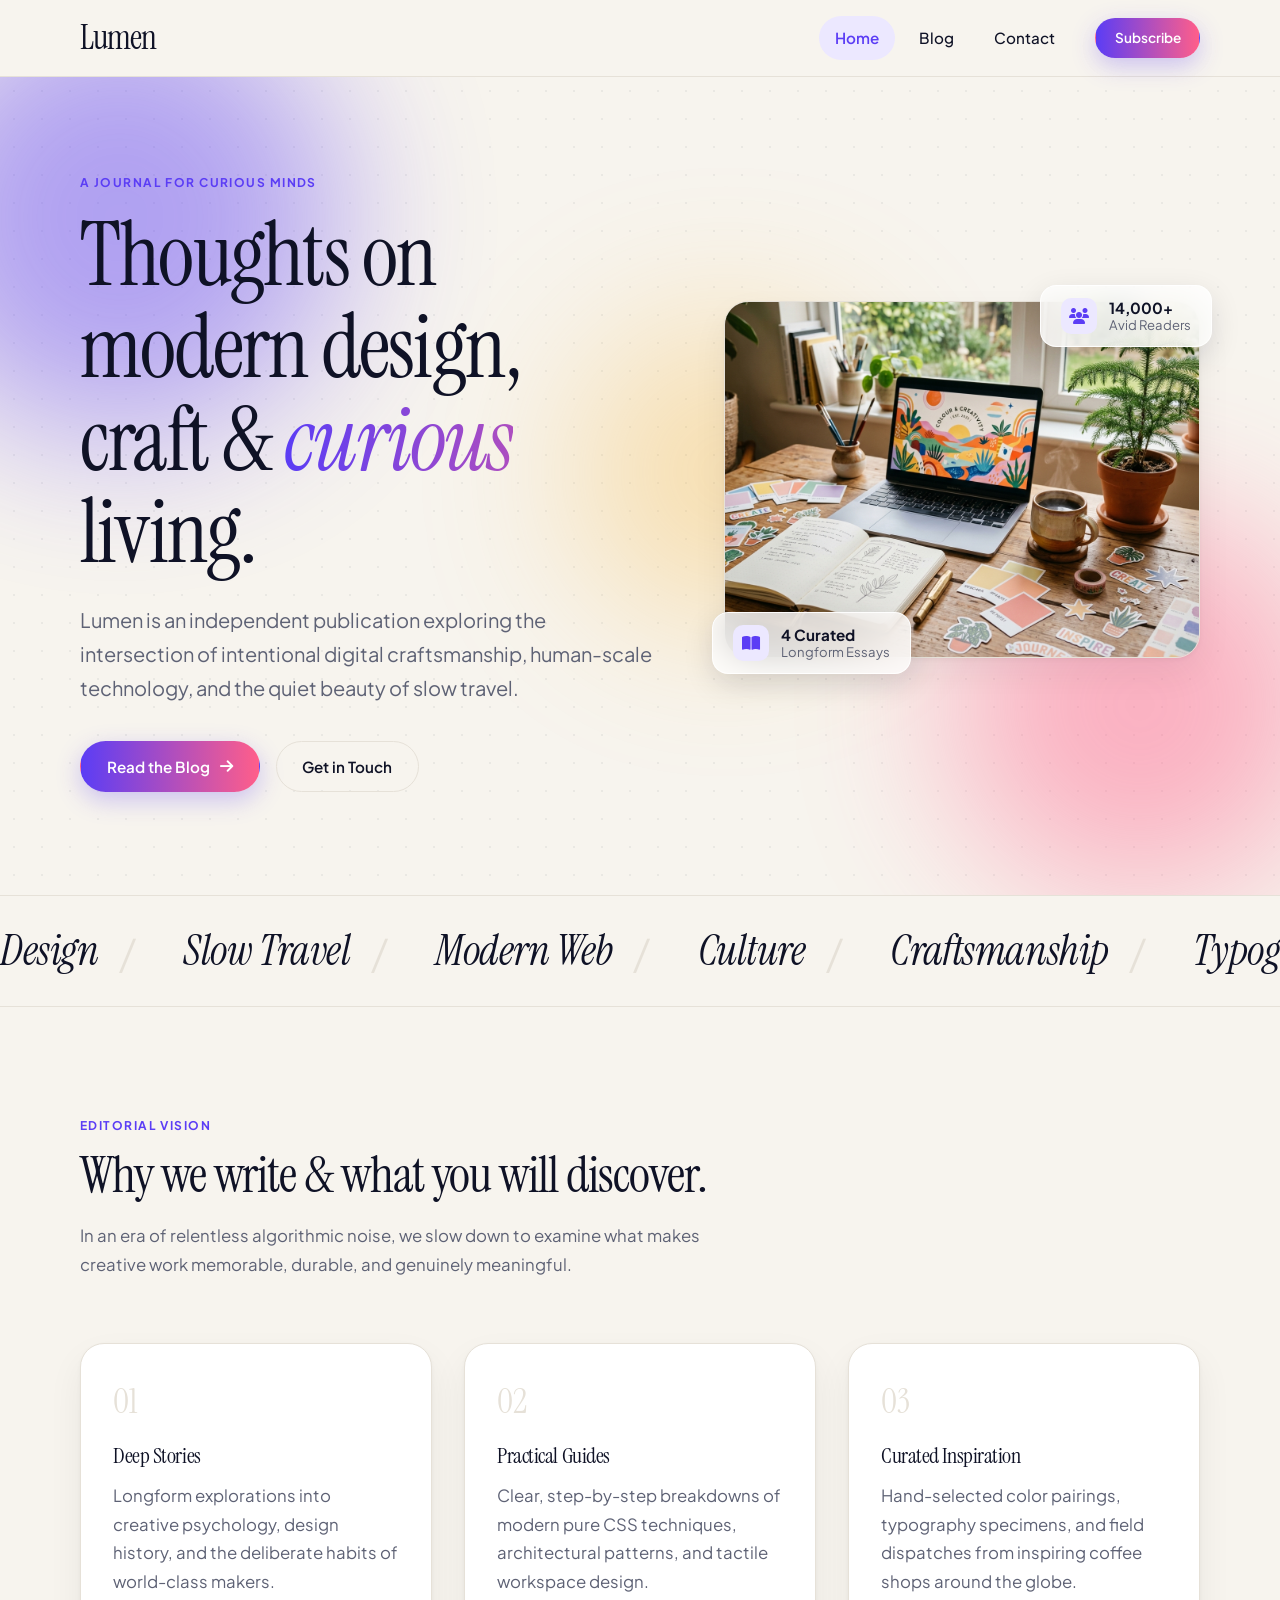
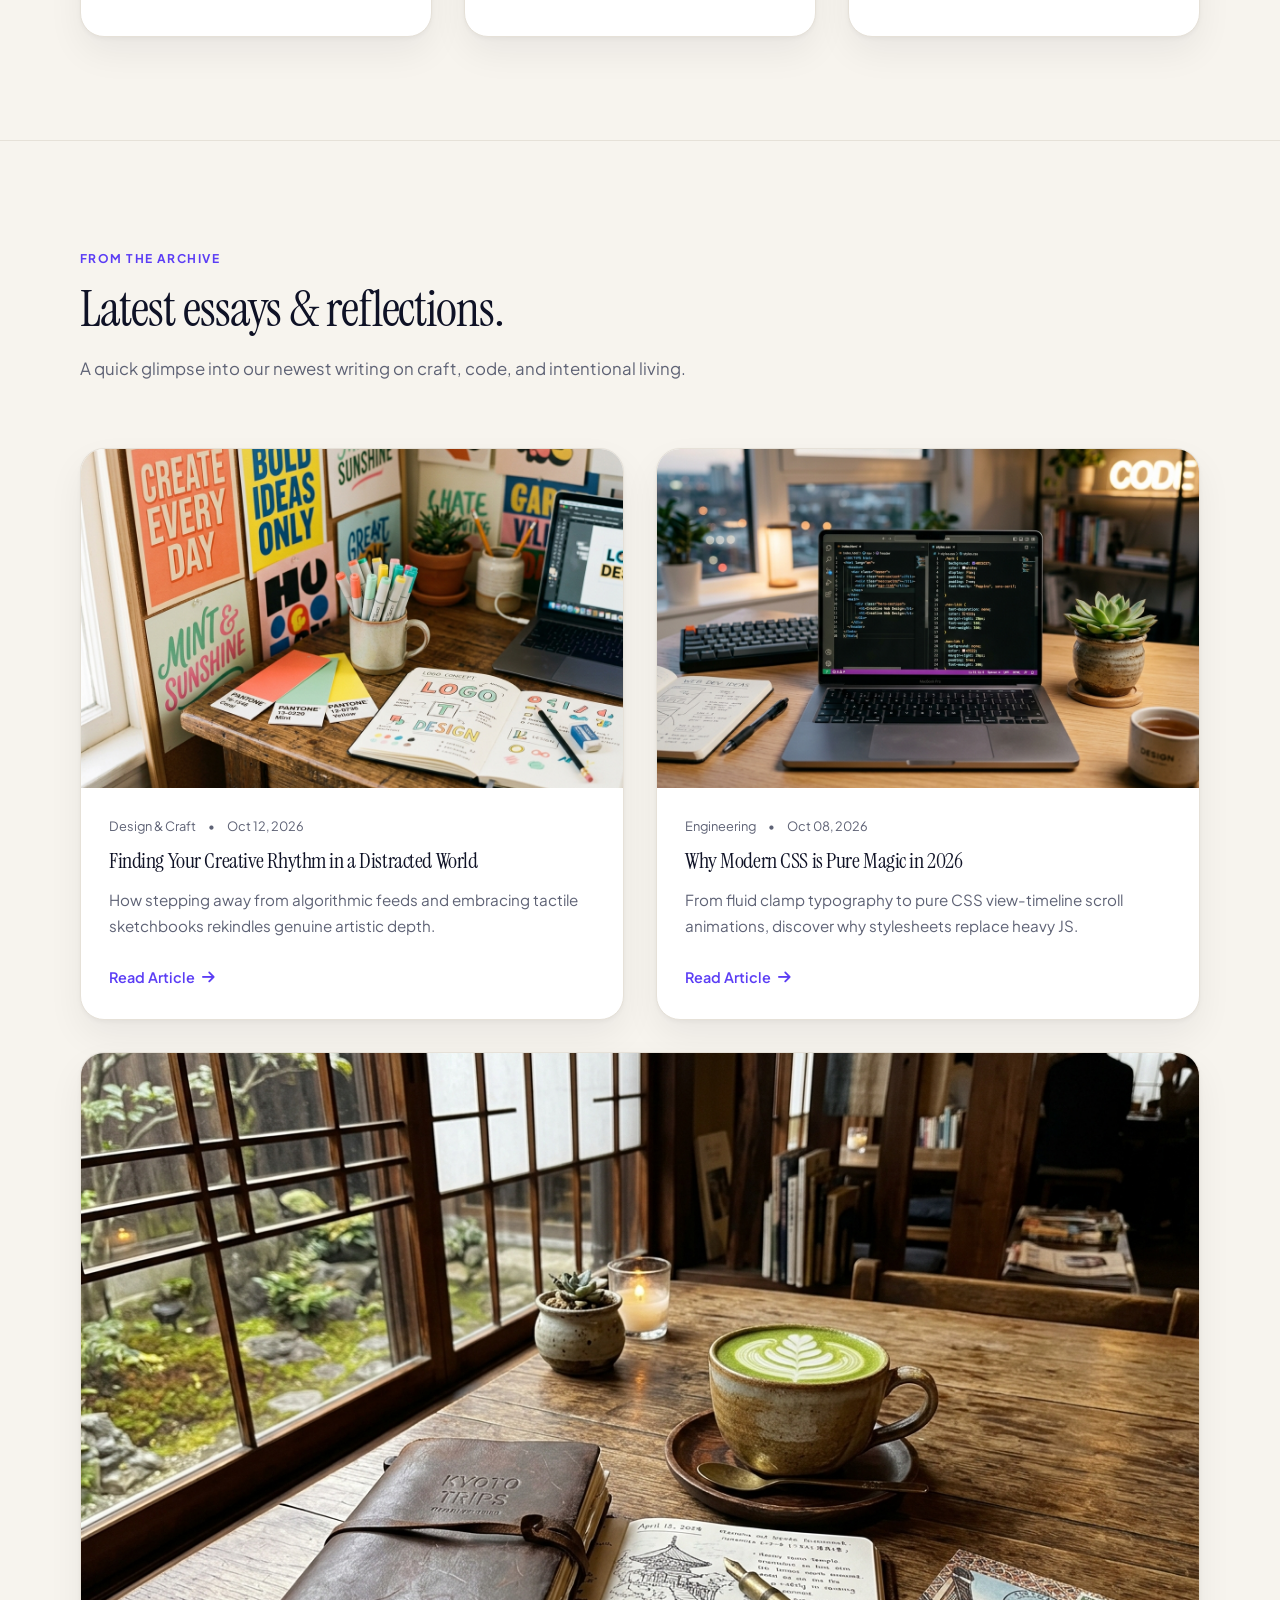
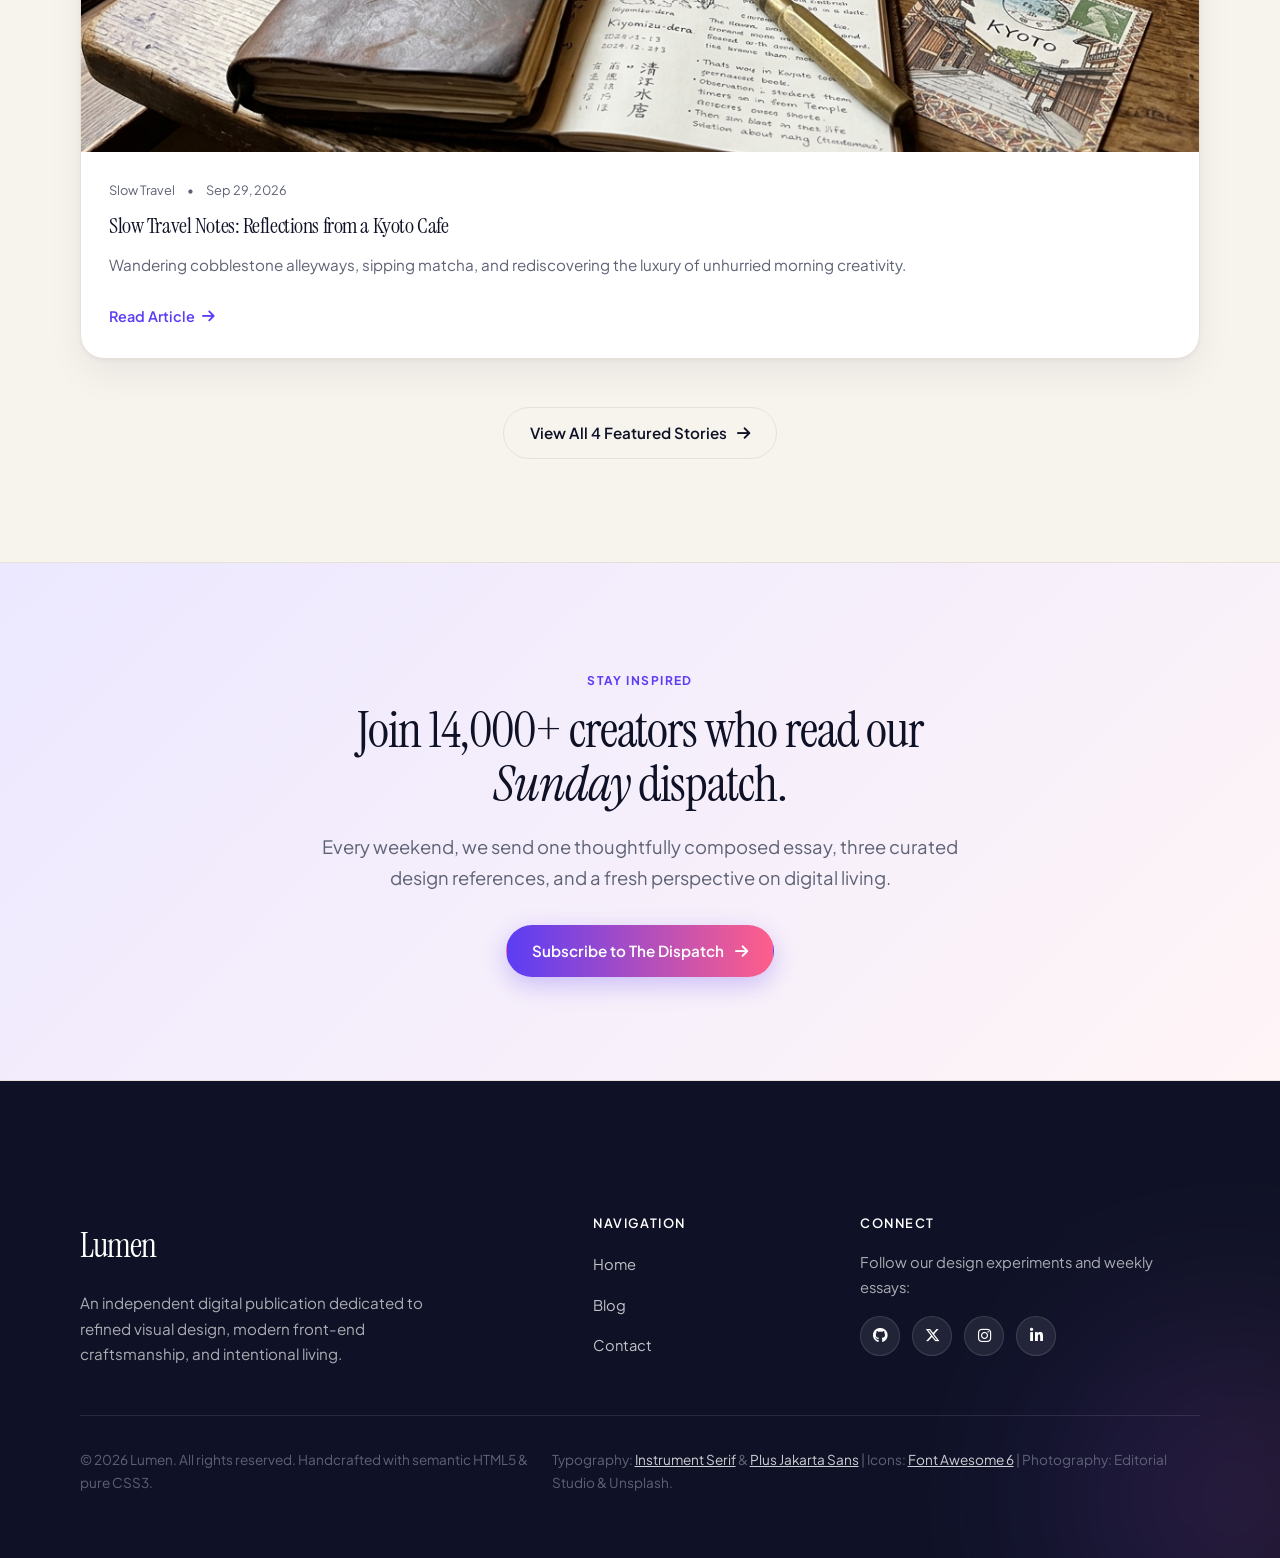
==== index.html @ 86ada8ea "Initial commit: Lumen. Modern Editorial Blog Website" ====
<!DOCTYPE html>
<html lang="en">
<head>
  <meta charset="UTF-8">
  <meta name="viewport" content="width=device-width, initial-scale=1.0">
  
  <!-- SEO & Social Meta Tags -->
  <title>Lumen. — A Journal for Curious Minds</title>
  <meta name="description" content="A modern digital publication exploring the intersections of refined design, front-end architecture, slow travel, and intentional living.">
  <meta name="keywords" content="digital magazine, design journal, creative writing, modern CSS, mindful living">
  <meta name="author" content="Lumen Editorial">

  <!-- Favicon -->
  <link rel="icon" type="image/svg+xml" href="images/favicon.svg">

  <!-- Google Fonts: Instrument Serif (Headings) & Plus Jakarta Sans (Body & UI) -->
  <link rel="preconnect" href="https://fonts.googleapis.com">
  <link rel="preconnect" href="https://fonts.gstatic.com" crossorigin>
  <link href="https://fonts.googleapis.com/css2?family=Instrument+Serif:ital@0;1&family=Plus+Jakarta+Sans:ital,wght@0,400;0,500;0,600;0,700;1,400&display=swap" rel="stylesheet">

  <!-- Font Awesome 6 Icons (CDN) -->
  <link rel="stylesheet" href="https://cdnjs.cloudflare.com/ajax/libs/font-awesome/6.5.2/css/all.min.css" integrity="sha512-SnH5WK+bZxgPHs44uWIX+LLJAJ9/2PkPKZ5QiAj6Ta86w+fsb2TkcmfRyVX3pBnMFcV7oQPJkl9QevSCWr3W6A==" crossorigin="anonymous" referrerpolicy="no-referrer">

  <!-- ONE Shared Stylesheet (Strict Technical Rule 2) -->
  <link rel="stylesheet" href="css/style.css">
</head>
<body>

  <!-- ======================================================================
       SHARED SITE HEADER
       Identical markup on all 3 pages (Strict Technical Rule 6).
       Contains brand text logo with gradient dot, mobile hamburger toggle,
       desktop navigation, and subscribe pill button.
       ====================================================================== -->
  <header class="site-header">
    <div class="container site-header__inner">
      
      <!-- Brand Logo in Serif with Gradient Period -->
      <a href="index.html" class="brand-logo" aria-label="Lumen - Return to homepage">
        Lumen<span class="brand-logo__dot">.</span>
      </a>

      <!-- CSS-Only Mobile Menu Checkbox + Label (Technical Rule 8) -->
      <input type="checkbox" id="nav-toggle" class="nav-toggle" aria-label="Toggle navigation menu">
      <label for="nav-toggle" class="nav-toggle-label" aria-label="Open or close navigation menu">
        <span class="hamburger-line"></span>
        <span class="hamburger-line"></span>
        <span class="hamburger-line"></span>
      </label>

      <!-- Main Navigation Menu -->
      <nav class="site-nav" aria-label="Main Navigation">
        <ul class="site-nav__list">
          <li class="site-nav__item">
            <!-- Active indicator on Home page (Technical Rule 7) -->
            <a href="index.html" class="site-nav__link active" aria-current="page">Home</a>
          </li>
          <li class="site-nav__item">
            <a href="blog.html" class="site-nav__link">Blog</a>
          </li>
          <li class="site-nav__item">
            <a href="contact.html" class="site-nav__link">Contact</a>
          </li>
        </ul>
        <div class="site-nav__action">
          <a href="contact.html" class="btn btn--primary btn--sm">Subscribe</a>
        </div>
      </nav>

    </div>
  </header>

  <!-- ======================================================================
       MAIN CONTENT CONTAINER
       ====================================================================== -->
  <main id="main-content">

    <!-- ------------------------------------------------------------------
         1. HERO SECTION
         Two-column layout, atmospheric aurora glow, subtle dotted grid,
         floating glass stat cards, and staggered entry reveal.
         ------------------------------------------------------------------ -->
    <section class="hero-section" aria-label="Editorial introduction and hero showcase">
      <!-- Atmospheric Aurora Blurred Glow Orbs -->
      <div class="aurora-glow" aria-hidden="true">
        <div class="aurora-orb aurora-orb--indigo"></div>
        <div class="aurora-orb aurora-orb--pink"></div>
        <div class="aurora-orb aurora-orb--amber"></div>
      </div>

      <div class="container">
        <div class="hero-grid">
          
          <!-- Left Column: Content -->
          <div class="hero__content">
            <span class="label-caps hero__label reveal-1">A Journal for Curious Minds</span>
            
            <!-- Single <h1> per page for semantic hierarchy -->
            <h1 class="hero__title reveal-2">
              Thoughts on modern design, craft &amp; <span class="text-gradient"><span class="serif-italic">curious</span></span> living.
            </h1>

            <p class="hero__desc reveal-3">
              Lumen is an independent publication exploring the intersection of intentional digital craftsmanship, human-scale technology, and the quiet beauty of slow travel.
            </p>

            <div class="hero__actions reveal-4">
              <a href="blog.html" class="btn btn--primary">
                <span>Read the Blog</span>
                <i class="fa-solid fa-arrow-right" aria-hidden="true"></i>
              </a>
              <a href="contact.html" class="btn btn--secondary">
                <span>Get in Touch</span>
              </a>
            </div>
          </div>

          <!-- Right Column: Media with Floating Frosted-Glass Stat Cards -->
          <div class="hero__media reveal-5">
            <div class="hero__frame">
              <img src="images/hero.jpg" alt="A bright creative studio workspace with laptop, coffee mug, notebook, and potted plant in natural daylight" class="hero__image" width="800" height="600" loading="eager">
            </div>

            <!-- Floating Glass Card 1 -->
            <div class="glass-badge glass-badge--top">
              <div class="glass-badge__icon" aria-hidden="true">
                <i class="fa-solid fa-users"></i>
              </div>
              <div class="glass-badge__text">
                <strong>14,000+</strong> Avid Readers
              </div>
            </div>

            <!-- Floating Glass Card 2 -->
            <div class="glass-badge glass-badge--bottom">
              <div class="glass-badge__icon" aria-hidden="true">
                <i class="fa-solid fa-book-open"></i>
              </div>
              <div class="glass-badge__text">
                <strong>4 Curated</strong> Longform Essays
              </div>
            </div>
          </div>

        </div>
      </div>
    </section>

    <!-- ------------------------------------------------------------------
         2. INFINITE MARQUEE STRIP
         Outlined serif typography gliding continuously. Pauses on hover.
         ------------------------------------------------------------------ -->
    <div class="marquee-section" aria-label="Editorial topics ticker">
      <div class="marquee-track" aria-hidden="true">
        <!-- First instance -->
        <div class="marquee-content">
          <span>Design <span class="marquee-slash">/</span></span>
          <span>Slow Travel <span class="marquee-slash">/</span></span>
          <span>Modern Web <span class="marquee-slash">/</span></span>
          <span>Culture <span class="marquee-slash">/</span></span>
          <span>Craftsmanship <span class="marquee-slash">/</span></span>
          <span>Typography <span class="marquee-slash">/</span></span>
        </div>
        <!-- Duplicate instance for seamless infinite scrolling loop -->
        <div class="marquee-content">
          <span>Design <span class="marquee-slash">/</span></span>
          <span>Slow Travel <span class="marquee-slash">/</span></span>
          <span>Modern Web <span class="marquee-slash">/</span></span>
          <span>Culture <span class="marquee-slash">/</span></span>
          <span>Craftsmanship <span class="marquee-slash">/</span></span>
          <span>Typography <span class="marquee-slash">/</span></span>
        </div>
      </div>
    </div>

    <!-- ------------------------------------------------------------------
         3. WHY READ US (FEATURE TILES)
         3 feature cards numbered 01, 02, 03 in Instrument Serif.
         ------------------------------------------------------------------ -->
    <section class="section" aria-labelledby="why-read-heading">
      <div class="container">
        
        <header class="section-header">
          <span class="label-caps">Editorial Vision</span>
          <h2 id="why-read-heading">Why we write &amp; what you will discover.</h2>
          <p>
            In an era of relentless algorithmic noise, we slow down to examine what makes creative work memorable, durable, and genuinely meaningful.
          </p>
        </header>

        <div class="features-grid">
          
          <!-- Feature 01 -->
          <article class="feature-card">
            <div class="feature-card__number" aria-hidden="true">01</div>
            <h3 class="feature-card__title">Deep Stories</h3>
            <p>
              Longform explorations into creative psychology, design history, and the deliberate habits of world-class makers.
            </p>
          </article>

          <!-- Feature 02 -->
          <article class="feature-card">
            <div class="feature-card__number" aria-hidden="true">02</div>
            <h3 class="feature-card__title">Practical Guides</h3>
            <p>
              Clear, step-by-step breakdowns of modern pure CSS techniques, architectural patterns, and tactile workspace design.
            </p>
          </article>

          <!-- Feature 03 -->
          <article class="feature-card">
            <div class="feature-card__number" aria-hidden="true">03</div>
            <h3 class="feature-card__title">Curated Inspiration</h3>
            <p>
              Hand-selected color pairings, typography specimens, and field dispatches from inspiring coffee shops around the globe.
            </p>
          </article>

        </div>

      </div>
    </section>

    <div class="section-divider" aria-hidden="true"></div>

    <!-- ------------------------------------------------------------------
         4. LATEST STORIES TEASER
         Compact preview cards linking to blog.html.
         ------------------------------------------------------------------ -->
    <section class="section" aria-labelledby="latest-stories-heading">
      <div class="container">
        
        <header class="section-header">
          <span class="label-caps">From The Archive</span>
          <h2 id="latest-stories-heading">Latest essays &amp; reflections.</h2>
          <p>
            A quick glimpse into our newest writing on craft, code, and intentional living.
          </p>
        </header>

        <div class="teaser-grid">
          
          <!-- Teaser 1 -->
          <article class="teaser-card">
            <div class="teaser-card__media">
              <img src="images/post-1.jpg" alt="A designer workspace with typography posters and Pantone swatches" width="400" height="250" loading="lazy">
            </div>
            <div class="teaser-card__body">
              <div class="teaser-card__meta">
                <span>Design &amp; Craft</span>
                <span>•</span>
                <time datetime="2026-10-12">Oct 12, 2026</time>
              </div>
              <h3 class="teaser-card__title">
                <a href="blog.html">Finding Your Creative Rhythm in a Distracted World</a>
              </h3>
              <p class="teaser-card__text">
                How stepping away from algorithmic feeds and embracing tactile sketchbooks rekindles genuine artistic depth.
              </p>
              <div>
                <a href="blog.html" class="text-link">
                  <span>Read Article</span>
                  <i class="fa-solid fa-arrow-right" aria-hidden="true"></i>
                </a>
              </div>
            </div>
          </article>

          <!-- Teaser 2 -->
          <article class="teaser-card">
            <div class="teaser-card__media">
              <img src="images/post-2.jpg" alt="Developer laptop displaying clean modern CSS code editor" width="400" height="250" loading="lazy">
            </div>
            <div class="teaser-card__body">
              <div class="teaser-card__meta">
                <span>Engineering</span>
                <span>•</span>
                <time datetime="2026-10-08">Oct 08, 2026</time>
              </div>
              <h3 class="teaser-card__title">
                <a href="blog.html">Why Modern CSS is Pure Magic in 2026</a>
              </h3>
              <p class="teaser-card__text">
                From fluid clamp typography to pure CSS view-timeline scroll animations, discover why stylesheets replace heavy JS.
              </p>
              <div>
                <a href="blog.html" class="text-link">
                  <span>Read Article</span>
                  <i class="fa-solid fa-arrow-right" aria-hidden="true"></i>
                </a>
              </div>
            </div>
          </article>

          <!-- Teaser 3 -->
          <article class="teaser-card">
            <div class="teaser-card__media">
              <img src="images/post-3.jpg" alt="Aesthetic wooden cafe table in Kyoto with hot matcha latte and leather journal" width="400" height="250" loading="lazy">
            </div>
            <div class="teaser-card__body">
              <div class="teaser-card__meta">
                <span>Slow Travel</span>
                <span>•</span>
                <time datetime="2026-09-29">Sep 29, 2026</time>
              </div>
              <h3 class="teaser-card__title">
                <a href="blog.html">Slow Travel Notes: Reflections from a Kyoto Cafe</a>
              </h3>
              <p class="teaser-card__text">
                Wandering cobblestone alleyways, sipping matcha, and rediscovering the luxury of unhurried morning creativity.
              </p>
              <div>
                <a href="blog.html" class="text-link">
                  <span>Read Article</span>
                  <i class="fa-solid fa-arrow-right" aria-hidden="true"></i>
                </a>
              </div>
            </div>
          </article>

        </div>

        <div class="center-actions">
          <a href="blog.html" class="btn btn--secondary">
            <span>View All 4 Featured Stories</span>
            <i class="fa-solid fa-arrow-right" aria-hidden="true"></i>
          </a>
        </div>

      </div>
    </section>

    <!-- ------------------------------------------------------------------
         5. FULL-WIDTH CALL TO ACTION BAND
         Soft lavender gradient background with high-impact typography.
         ------------------------------------------------------------------ -->
    <section class="section cta-banner" aria-labelledby="cta-heading">
      <div class="container">
        <div class="cta-banner__inner">
          <span class="label-caps">Stay Inspired</span>
          <h2 id="cta-heading" class="cta-banner__title">
            Join 14,000+ creators who read our <span class="serif-italic">Sunday</span> dispatch.
          </h2>
          <p class="cta-banner__text">
            Every weekend, we send one thoughtfully composed essay, three curated design references, and a fresh perspective on digital living.
          </p>
          <a href="contact.html" class="btn btn--primary">
            <span>Subscribe to The Dispatch</span>
            <i class="fa-solid fa-arrow-right" aria-hidden="true"></i>
          </a>
        </div>
      </div>
    </section>

  </main>

  <!-- ======================================================================
       SHARED SITE FOOTER
       Identical markup on all 3 pages (Technical Rule 6).
       Features dark ink background (footer ONLY), wave SVG divider,
       brand statement, quick links, social chips, and credits.
       ====================================================================== -->
  <footer class="site-footer">
    
    <!-- Soft Wave SVG Divider at Top of Footer -->
    <div class="footer-wave" aria-hidden="true">
      <svg viewBox="0 0 1440 80" preserveAspectRatio="none" xmlns="http://www.w3.org/2000/svg">
        <path d="M0,32L60,42.7C120,53,240,75,360,74.7C480,75,600,53,720,42.7C840,32,960,32,1080,42.7C1200,53,1320,75,1380,85.3L1440,96L1440,0L1380,0C1320,0,1200,0,1080,0C960,0,840,0,720,0C600,0,480,0,360,0C240,0,120,0,60,0L0,0Z"></path>
      </svg>
    </div>

    <div class="container site-footer__inner">
      <div class="site-footer__grid">
        
        <!-- Col 1: Brand & Editorial Statement -->
        <div class="footer-col footer-col--brand">
          <a href="index.html" class="brand-logo footer-brand" aria-label="Lumen - Return to homepage">
            Lumen<span class="brand-logo__dot">.</span>
          </a>
          <p class="footer-tagline">
            An independent digital publication dedicated to refined visual design, modern front-end craftsmanship, and intentional living.
          </p>
        </div>

        <!-- Col 2: Quick Links -->
        <div class="footer-col footer-col--links">
          <h4 class="footer-heading">Navigation</h4>
          <ul class="footer-nav">
            <li><a href="index.html" class="footer-link">Home</a></li>
            <li><a href="blog.html" class="footer-link">Blog</a></li>
            <li><a href="contact.html" class="footer-link">Contact</a></li>
          </ul>
        </div>

        <!-- Col 3: Social & Communities -->
        <div class="footer-col footer-col--social">
          <h4 class="footer-heading">Connect</h4>
          <p class="footer-social-text">
            Follow our design experiments and weekly essays:
          </p>
          <div class="social-links">
            <a href="https://github.com" target="_blank" rel="noopener noreferrer" class="social-icon" aria-label="GitHub">
              <i class="fa-brands fa-github" aria-hidden="true"></i>
            </a>
            <a href="https://x.com" target="_blank" rel="noopener noreferrer" class="social-icon" aria-label="X Twitter">
              <i class="fa-brands fa-x-twitter" aria-hidden="true"></i>
            </a>
            <a href="https://instagram.com" target="_blank" rel="noopener noreferrer" class="social-icon" aria-label="Instagram">
              <i class="fa-brands fa-instagram" aria-hidden="true"></i>
            </a>
            <a href="https://linkedin.com" target="_blank" rel="noopener noreferrer" class="social-icon" aria-label="LinkedIn">
              <i class="fa-brands fa-linkedin-in" aria-hidden="true"></i>
            </a>
          </div>
        </div>

      </div>

      <!-- Bottom Bar: Copyright & Asset Credits -->
      <div class="footer-bottom">
        <p>
          &copy; 2026 Lumen. All rights reserved. Handcrafted with semantic HTML5 &amp; pure CSS3.
        </p>
        <p>
          Typography: <a href="https://fonts.google.com/specimen/Instrument+Serif" target="_blank" rel="noopener noreferrer">Instrument Serif</a> &amp; <a href="https://fonts.google.com/specimen/Plus+Jakarta+Sans" target="_blank" rel="noopener noreferrer">Plus Jakarta Sans</a> | Icons: <a href="https://fontawesome.com" target="_blank" rel="noopener noreferrer">Font Awesome 6</a> | Photography: Editorial Studio &amp; Unsplash.
        </p>
      </div>

    </div>
  </footer>

</body>
</html>
---- css/style.css ----
/* ==========================================================================
   LUMEN. — MODERN EDITORIAL DIGITAL MAGAZINE
   Shared Stylesheet: css/style.css
   Pure CSS3 Architecture • No JavaScript • Zero CSS Frameworks
   Sections:
     1) Variables & Reset
     2) Typography
     3) Layout Helpers
     4) Header & Navigation
     5) Buttons & Interactive Elements
     6) Home Page Components
     7) Blog Page Components
     8) Contact Page Components
     9) Footer Components
     10) Keyframes & Animations
     11) Media Queries & Responsive Breakpoints
   ========================================================================== */

/* --------------------------------------------------------------------------
   1. VARIABLES & RESET
   -------------------------------------------------------------------------- */

/*
  :root holds the design tokens. Storing colors, fonts, and shadows as CSS
  variables guarantees visual consistency across all three pages.
*/
:root {
  /* Modern Editorial Color Palette */
  --paper:    #F7F4EE;   /* Page background: warm, calm, premium ivory */
  --surface:  #FFFFFF;   /* Cards and modal surfaces */
  --ink:      #0F1226;   /* Deep navy: high contrast, softer than pure black */
  --muted:    #5E6275;   /* Secondary and caption text */
  --line:     #E6E1D8;   /* Subtle 1px hairline dividers and borders */
  --accent:   #5B3DF5;   /* Primary indigo-violet: brand links, active state */
  --accent-2: #FF5E8A;   /* Vibrant pink used inside gradients */
  --amber:    #F7B538;   /* Editorial highlights, tags, and accent marks */
  --tint:     #ECE8FF;   /* Soft lavender tint for highlights and pills */
  --dark-bg:  #0F1226;   /* Footer & dark card background */

  /* Gradients */
  --gradient-brand: linear-gradient(90deg, var(--accent) 0%, var(--accent-2) 100%);
  --gradient-soft:  linear-gradient(135deg, #ECE8FF 0%, #FFF5F7 100%);
  --gradient-dark:  linear-gradient(145deg, #161A36 0%, #0F1226 100%);

  /* Typography Stacks */
  --font-serif: 'Instrument Serif', Georgia, serif;
  --font-sans:  'Plus Jakarta Sans', system-ui, -apple-system, sans-serif;

  /* Layered Editorial Shadows (Stripe & Linear style depth) */
  --shadow-sm:     0 1px 3px rgba(15, 18, 38, 0.05), 0 1px 2px rgba(15, 18, 38, 0.03);
  --shadow-card:   0 2px 4px rgba(15, 18, 38, 0.04), 0 16px 36px rgba(15, 18, 38, 0.06);
  --shadow-hover:  0 4px 8px rgba(15, 18, 38, 0.06), 0 24px 48px rgba(15, 18, 38, 0.1);
  --shadow-glow:   0 8px 24px rgba(91, 61, 245, 0.28);
  --shadow-glow-lg:0 12px 36px rgba(91, 61, 245, 0.42);

  /* Corner Radii */
  --radius-sm:   10px;
  --radius-md:   16px;
  --radius-lg:   24px;
  --radius-pill: 9999px;

  /* Easing & Durations */
  --ease-editorial: cubic-bezier(0.22, 1, 0.36, 1);
  --transition-fast: 0.2s var(--ease-editorial);
  --transition-base: 0.45s var(--ease-editorial);
  --transition-slow: 0.8s var(--ease-editorial);

  /* Layout Widths */
  --container-max: 1160px;
  --header-height: 76px;
}

/*
  Universal Reset:
  box-sizing: border-box ensures padding and borders are included in an element's
  total width, preventing unexpected overflow and horizontal scrolling.
*/
*,
*::before,
*::after {
  box-sizing: border-box;
  margin: 0;
  padding: 0;
}

html {
  font-size: 16px;
  scroll-behavior: smooth;
  -webkit-text-size-adjust: 100%;
}

body {
  min-height: 100vh;
  background-color: var(--paper);
  color: var(--ink);
  font-family: var(--font-sans);
  font-size: 1.05rem;
  line-height: 1.7;
  font-weight: 400;
  -webkit-font-smoothing: antialiased;
  -moz-osx-font-smoothing: grayscale;
  overflow-x: hidden;
  display: flex;
  flex-direction: column;
}

/* --------------------------------------------------------------------------
   2. TYPOGRAPHY
   -------------------------------------------------------------------------- */

/*
  Headings use Instrument Serif with a tight line-height and slight negative
  letter spacing for a high-end magazine masthead aesthetic.
*/
h1, h2, h3, h4, h5, h6 {
  font-family: var(--font-serif);
  color: var(--ink);
  line-height: 1.05;
  font-weight: 400;
  letter-spacing: -0.02em;
}

h1 {
  font-size: clamp(2.8rem, 7vw, 5.5rem);
  margin-bottom: 1.5rem;
}

h2 {
  font-size: clamp(2rem, 4vw, 3.2rem);
  margin-bottom: 1.25rem;
}

h3 {
  font-size: clamp(1.4rem, 2.5vw, 1.9rem);
  line-height: 1.2;
  margin-bottom: 0.75rem;
}

h4 {
  font-size: 1.15rem;
  font-family: var(--font-sans);
  font-weight: 600;
  margin-bottom: 0.5rem;
}

/* Italic serif emphasis for editorial flair */
.serif-italic {
  font-family: var(--font-serif);
  font-style: italic;
  font-weight: 400;
}

/* Small uppercase tracking label for category tags and section headers */
.label-caps {
  display: inline-block;
  font-family: var(--font-sans);
  font-size: 0.75rem;
  font-weight: 700;
  text-transform: uppercase;
  letter-spacing: 0.12em;
  color: var(--accent);
  margin-bottom: 0.75rem;
}

.label-caps--pink {
  color: var(--accent-2);
}

.section-header--form {
  margin-bottom: 2rem;
}

p {
  color: var(--muted);
  margin-bottom: 1.5rem;
}

p:last-child {
  margin-bottom: 0;
}

a {
  color: var(--accent);
  text-decoration: none;
  transition: color var(--transition-fast);
}

a:hover,
a:focus-visible {
  color: var(--accent-2);
}

img {
  max-width: 100%;
  height: auto;
  display: block;
}

/* Keyboard accessibility outline */
:focus-visible {
  outline: 2px solid var(--accent);
  outline-offset: 3px;
}

::selection {
  background-color: var(--tint);
  color: var(--accent);
}

/* --------------------------------------------------------------------------
   3. LAYOUT HELPERS
   -------------------------------------------------------------------------- */

.container {
  width: 100%;
  max-width: var(--container-max);
  margin-left: auto;
  margin-right: auto;
  padding-left: 1.25rem;
  padding-right: 1.25rem;
}

main {
  flex: 1 0 auto;
}

/* Generous editorial vertical breathing room */
.section {
  padding-top: clamp(4rem, 8vw, 7.5rem);
  padding-bottom: clamp(4rem, 8vw, 7.5rem);
  position: relative;
}

.section--sm {
  padding-top: clamp(3rem, 6vw, 5rem);
  padding-bottom: clamp(3rem, 6vw, 5rem);
}

/* Hairline section divider */
.section-divider {
  height: 1px;
  background-color: var(--line);
  width: 100%;
}

.section-header {
  max-width: 680px;
  margin-bottom: clamp(2.5rem, 5vw, 4rem);
}

.section-header--center {
  text-align: center;
  margin-left: auto;
  margin-right: auto;
}

/* Subtle Animated Gradient Word */
.text-gradient {
  background: var(--gradient-brand);
  background-size: 200% auto;
  -webkit-background-clip: text;
  background-clip: text;
  -webkit-text-fill-color: transparent;
  color: var(--accent); /* Fallback */
  display: inline-block;
  animation: gradientPan 8s linear infinite alternate;
}

/* --------------------------------------------------------------------------
   4. HEADER & NAVIGATION
   -------------------------------------------------------------------------- */

/*
  Translucent frosted glass sticky header.
  Uses backdrop-filter: blur for premium feel while maintaining legibility.
*/
.site-header {
  position: sticky;
  top: 0;
  z-index: 1000;
  background-color: rgba(247, 244, 238, 0.85);
  backdrop-filter: blur(16px);
  -webkit-backdrop-filter: blur(16px);
  border-bottom: 1px solid var(--line);
  transition: background-color var(--transition-base), border-color var(--transition-base);
}

.site-header__inner {
  display: flex;
  align-items: center;
  justify-content: space-between;
  height: var(--header-height);
  position: relative;
}

/* Brand Logo: Clean serif typography with a glowing gradient period */
.brand-logo {
  font-family: var(--font-serif);
  font-size: 2.1rem;
  font-weight: 400;
  letter-spacing: -0.03em;
  color: var(--ink);
  display: inline-flex;
  align-items: baseline;
  text-decoration: none;
  transition: opacity var(--transition-fast);
}

.brand-logo:hover {
  opacity: 0.85;
  color: var(--ink);
}

.brand-logo__dot {
  font-size: 2.3rem;
  background: var(--gradient-brand);
  -webkit-background-clip: text;
  background-clip: text;
  -webkit-text-fill-color: transparent;
  line-height: 0;
}

/*
  CSS-ONLY MOBILE HAMBURGER MENU:
  1. A hidden checkbox (<input type="checkbox" id="nav-toggle">).
  2. A styled label with 3 micro-lines.
  3. When checked (:checked), lines rotate into an 'X' and the mobile nav drops down.
*/
.nav-toggle {
  position: absolute;
  opacity: 0;
  pointer-events: none;
  width: 0;
  height: 0;
}

.nav-toggle-label {
  display: flex;
  flex-direction: column;
  justify-content: center;
  align-items: center;
  gap: 5px;
  width: 44px;
  height: 44px;
  padding: 10px;
  background: transparent;
  border: 1px solid var(--line);
  border-radius: var(--radius-sm);
  cursor: pointer;
  z-index: 1010;
  transition: border-color var(--transition-fast), background-color var(--transition-fast);
}

.nav-toggle-label:hover {
  background-color: var(--surface);
  border-color: var(--ink);
}

.hamburger-line {
  display: block;
  width: 20px;
  height: 1.5px;
  background-color: var(--ink);
  border-radius: var(--radius-pill);
  transition: transform var(--transition-base), opacity var(--transition-fast);
}

/* Hamburger to 'X' animation on :checked */
.nav-toggle:checked ~ .nav-toggle-label .hamburger-line:nth-child(1) {
  transform: translateY(6.5px) rotate(45deg);
}

.nav-toggle:checked ~ .nav-toggle-label .hamburger-line:nth-child(2) {
  opacity: 0;
  transform: translateX(-8px);
}

.nav-toggle:checked ~ .nav-toggle-label .hamburger-line:nth-child(3) {
  transform: translateY(-6.5px) rotate(-45deg);
}

/* Mobile Nav Drawer (collapsed by default) */
.site-nav {
  position: absolute;
  top: 100%;
  left: 0;
  right: 0;
  background-color: var(--paper);
  border-bottom: 1px solid var(--line);
  padding: 1.5rem 1.25rem 2rem;
  box-shadow: 0 16px 36px rgba(15, 18, 38, 0.08);
  display: none;
  flex-direction: column;
  gap: 1rem;
}

.nav-toggle:checked ~ .site-nav {
  display: flex;
}

.site-nav__list {
  list-style: none;
  display: flex;
  flex-direction: column;
  gap: 0.5rem;
}

.site-nav__item {
  width: 100%;
}

/* Navigation Links */
.site-nav__link {
  display: inline-flex;
  align-items: center;
  position: relative;
  font-family: var(--font-sans);
  font-size: 0.95rem;
  font-weight: 500;
  color: var(--ink);
  padding: 0.55rem 1rem;
  border-radius: var(--radius-pill);
  transition: color var(--transition-fast), background-color var(--transition-fast);
}

/* Elegant left-to-right underline on hover */
.site-nav__link::after {
  content: '';
  position: absolute;
  bottom: 6px;
  left: 1rem;
  width: calc(100% - 2rem);
  height: 1.5px;
  background: var(--accent);
  transform: scaleX(0);
  transform-origin: right;
  transition: transform var(--transition-base);
}

.site-nav__link:hover {
  color: var(--accent);
}

.site-nav__link:hover::after {
  transform: scaleX(1);
  transform-origin: left;
}

/*
  ACTIVE NAV INDICATOR:
  Meets Strict Technical Rule 7.
  Soft lavender pill with indigo text for a polished editorial look.
*/
.site-nav__link.active {
  background-color: var(--tint);
  color: var(--accent);
  font-weight: 600;
}

.site-nav__link.active::after {
  display: none;
}

/* Desktop Subscribe CTA inside nav bar */
.site-nav__action {
  display: flex;
  margin-top: 0.5rem;
}

/* --------------------------------------------------------------------------
   5. BUTTONS & INTERACTIVE ELEMENTS
   -------------------------------------------------------------------------- */

.btn {
  display: inline-flex;
  align-items: center;
  justify-content: center;
  gap: 0.65rem;
  font-family: var(--font-sans);
  font-size: 0.95rem;
  font-weight: 600;
  padding: 0.75rem 1.6rem;
  border-radius: var(--radius-pill);
  border: 1px solid transparent;
  cursor: pointer;
  text-decoration: none;
  min-height: 46px;
  transition: transform var(--transition-base), box-shadow var(--transition-base), background-color var(--transition-fast), color var(--transition-fast), border-color var(--transition-fast);
  white-space: nowrap;
}

/* Primary Button: Gradient pill with luminous glow */
.btn--primary {
  background: var(--gradient-brand);
  color: #FFFFFF;
  box-shadow: var(--shadow-glow);
}

.btn--primary:hover {
  transform: translateY(-3px);
  box-shadow: var(--shadow-glow-lg);
  color: #FFFFFF;
}

.btn--primary i {
  transition: transform var(--transition-base);
}

.btn--primary:hover i {
  transform: translateX(4px);
}

/* Secondary Button: Outlined pill that fills subtly on hover */
.btn--secondary {
  background-color: transparent;
  color: var(--ink);
  border-color: var(--line);
}

.btn--secondary:hover {
  background-color: var(--surface);
  border-color: var(--ink);
  color: var(--ink);
  transform: translateY(-2px);
  box-shadow: var(--shadow-sm);
}

/* Small Pill Button for Header */
.btn--sm {
  padding: 0.45rem 1.15rem;
  font-size: 0.85rem;
  min-height: 36px;
}

/* Inline text link with arrow */
.text-link {
  display: inline-flex;
  align-items: center;
  gap: 0.45rem;
  font-family: var(--font-sans);
  font-size: 0.9rem;
  font-weight: 600;
  color: var(--accent);
  transition: color var(--transition-fast), gap var(--transition-base);
}

.text-link i {
  transition: transform var(--transition-base);
}

.text-link:hover {
  color: var(--accent-2);
}

.text-link:hover i {
  transform: translateX(4px);
}

/* --------------------------------------------------------------------------
   6. HOME PAGE COMPONENTS (index.html)
   -------------------------------------------------------------------------- */

/* Hero Section */
.hero-section {
  position: relative;
  overflow: hidden;
  padding-top: clamp(3.5rem, 7vw, 6.5rem);
  padding-bottom: clamp(4rem, 8vw, 7.5rem);
  background-color: var(--paper);
}

/*
  Subtle CSS Dotted Grid Pattern on the Hero Background
  Adds visual texture without any image downloads.
*/
.hero-section::before {
  content: '';
  position: absolute;
  inset: 0;
  background-image: radial-gradient(circle, rgba(15, 18, 38, 0.055) 1px, transparent 1px);
  background-size: 28px 28px;
  pointer-events: none;
  z-index: 0;
}

/*
  Atmospheric Aurora Glow:
  3 heavily blurred colored orbs drifting slowly in the background
*/
.aurora-glow {
  position: absolute;
  inset: 0;
  pointer-events: none;
  overflow: hidden;
  z-index: 1;
}

.aurora-orb {
  position: absolute;
  border-radius: 50%;
  filter: blur(80px);
  opacity: 0.45;
}

.aurora-orb--indigo {
  width: 440px;
  height: 440px;
  background: var(--accent);
  top: -80px;
  left: -100px;
  animation: auroraDrift1 24s ease-in-out infinite alternate;
}

.aurora-orb--pink {
  width: 380px;
  height: 380px;
  background: var(--accent-2);
  bottom: 0;
  right: -50px;
  animation: auroraDrift2 28s ease-in-out infinite alternate-reverse;
}

.aurora-orb--amber {
  width: 300px;
  height: 300px;
  background: var(--amber);
  top: 30%;
  left: 45%;
  opacity: 0.35;
  animation: auroraDrift3 22s ease-in-out infinite alternate;
}

.hero-grid {
  display: flex;
  flex-direction: column;
  gap: 3.5rem;
  align-items: center;
  position: relative;
  z-index: 2;
}

.hero__content {
  flex: 1 1 auto;
  text-align: center;
}

.hero__label {
  margin-bottom: 1rem;
}

.hero__title {
  margin-bottom: 1.5rem;
}

.hero__desc {
  font-size: clamp(1.1rem, 2vw, 1.25rem);
  max-width: 580px;
  margin-left: auto;
  margin-right: auto;
  margin-bottom: 2.25rem;
  color: var(--muted);
}

.hero__actions {
  display: flex;
  flex-wrap: wrap;
  gap: 1rem;
  justify-content: center;
  align-items: center;
}

/* Hero Media with Floating Glass Stat Cards */
.hero__media {
  flex: 1 1 auto;
  width: 100%;
  max-width: 500px;
  position: relative;
}

.hero__frame {
  position: relative;
  width: 100%;
  aspect-ratio: 4 / 3;
  border-radius: var(--radius-lg);
  overflow: hidden;
  border: 1px solid var(--line);
  box-shadow: var(--shadow-card);
  animation: heroFloat 8s ease-in-out infinite alternate;
}

.hero__image {
  width: 100%;
  height: 100%;
  object-fit: cover;
  transition: transform 0.8s var(--ease-editorial);
}

.hero__frame:hover .hero__image {
  transform: scale(1.05);
}

/* Floating Frosted-Glass Stat Cards */
.glass-badge {
  position: absolute;
  display: flex;
  align-items: center;
  gap: 0.75rem;
  padding: 0.75rem 1.25rem;
  border-radius: var(--radius-md);
  background: rgba(255, 255, 255, 0.82);
  backdrop-filter: blur(16px);
  -webkit-backdrop-filter: blur(16px);
  border: 1px solid rgba(255, 255, 255, 0.9);
  box-shadow: 0 10px 30px rgba(15, 18, 38, 0.12);
  z-index: 3;
}

.glass-badge--top {
  top: -16px;
  right: -12px;
  animation: glassBob1 6s ease-in-out infinite alternate;
}

.glass-badge--bottom {
  bottom: -16px;
  left: -12px;
  animation: glassBob2 7s ease-in-out infinite alternate-reverse;
}

.glass-badge__icon {
  width: 36px;
  height: 36px;
  border-radius: var(--radius-sm);
  background: var(--tint);
  color: var(--accent);
  display: flex;
  align-items: center;
  justify-content: center;
  font-size: 1rem;
}

.glass-badge__text {
  font-size: 0.82rem;
  line-height: 1.25;
  color: var(--muted);
}

.glass-badge__text strong {
  display: block;
  font-family: var(--font-sans);
  font-size: 0.95rem;
  font-weight: 700;
  color: var(--ink);
}

/*
  Infinite Marquee Strip:
  Large outlined serif typography gliding continuously.
  Pauses on :hover.
*/
.marquee-section {
  border-top: 1px solid var(--line);
  border-bottom: 1px solid var(--line);
  background-color: var(--paper);
  padding: 1.25rem 0;
  overflow: hidden;
  position: relative;
  user-select: none;
}

.marquee-track {
  display: flex;
  width: max-content;
  animation: marqueeLoop 28s linear infinite;
}

.marquee-section:hover .marquee-track {
  animation-play-state: paused;
}

.marquee-content {
  display: flex;
  align-items: center;
  gap: 3rem;
  padding-right: 3rem;
  font-family: var(--font-serif);
  font-size: clamp(1.8rem, 3.5vw, 2.6rem);
  font-style: italic;
  color: var(--ink);
  letter-spacing: -0.01em;
}

.marquee-content span {
  display: inline-flex;
  align-items: center;
  gap: 1.25rem;
}

.marquee-slash {
  font-family: var(--font-sans);
  font-style: normal;
  color: var(--line);
  font-weight: 300;
}

/* Why Read Us (Feature Cards) */
.features-grid {
  display: flex;
  flex-wrap: wrap;
  gap: 2rem;
}

.feature-card {
  flex: 1 1 300px;
  background-color: var(--surface);
  border: 1px solid var(--line);
  border-radius: var(--radius-lg);
  padding: 2.5rem 2rem;
  box-shadow: var(--shadow-card);
  position: relative;
  transition: transform var(--transition-base), box-shadow var(--transition-base), border-color var(--transition-fast);
}

.feature-card:hover {
  transform: translateY(-6px);
  box-shadow: var(--shadow-hover);
  border-color: var(--ink);
}

.feature-card__number {
  font-family: var(--font-serif);
  font-size: 2.2rem;
  color: var(--line);
  line-height: 1;
  margin-bottom: 1.5rem;
  transition: color var(--transition-fast);
}

.feature-card:hover .feature-card__number {
  color: var(--accent);
}

.feature-card__title {
  font-size: 1.4rem;
  margin-bottom: 0.75rem;
}

/* Latest Stories Teasers */
.teaser-grid {
  display: flex;
  flex-wrap: wrap;
  gap: 2rem;
  margin-bottom: 3rem;
}

.teaser-card {
  flex: 1 1 300px;
  background-color: var(--surface);
  border: 1px solid var(--line);
  border-radius: var(--radius-lg);
  overflow: hidden;
  box-shadow: var(--shadow-card);
  display: flex;
  flex-direction: column;
  transition: transform var(--transition-base), box-shadow var(--transition-base);
}

.teaser-card:hover {
  transform: translateY(-6px);
  box-shadow: var(--shadow-hover);
}

.teaser-card__media {
  position: relative;
  width: 100%;
  aspect-ratio: 16 / 10;
  overflow: hidden;
  background-color: var(--tint);
}

.teaser-card__media img {
  width: 100%;
  height: 100%;
  object-fit: cover;
  transition: transform 0.6s var(--ease-editorial);
}

.teaser-card:hover .teaser-card__media img {
  transform: scale(1.06);
}

.teaser-card__body {
  padding: 1.75rem;
  display: flex;
  flex-direction: column;
  flex-grow: 1;
}

.teaser-card__meta {
  display: flex;
  align-items: center;
  gap: 0.75rem;
  font-size: 0.8rem;
  color: var(--muted);
  margin-bottom: 0.75rem;
}

.teaser-card__title {
  font-size: 1.35rem;
  margin-bottom: 0.75rem;
  line-height: 1.2;
}

.teaser-card__title a {
  color: var(--ink);
}

.teaser-card__title a:hover {
  color: var(--accent);
}

.teaser-card__text {
  font-size: 0.95rem;
  color: var(--muted);
  margin-bottom: 1.5rem;
  flex-grow: 1;
}

/* Full-width Call to Action Band */
.cta-banner {
  background: var(--gradient-soft);
  border-top: 1px solid var(--line);
  border-bottom: 1px solid var(--line);
}

.cta-banner__inner {
  text-align: center;
  max-width: 680px;
  margin: 0 auto;
}

.cta-banner__title {
  margin-bottom: 1.25rem;
}

.cta-banner__text {
  font-size: 1.15rem;
  margin-bottom: 2rem;
}

/* Centered teaser actions wrapper */
.center-actions {
  text-align: center;
}

/* Footer social introductory text */
.footer-social-text {
  color: rgba(255, 255, 255, 0.65);
  font-size: 0.92rem;
  margin-bottom: 1rem;
}

/* --------------------------------------------------------------------------
   7. BLOG PAGE COMPONENTS (blog.html)
   -------------------------------------------------------------------------- */

.page-header {
  position: relative;
  padding-top: clamp(4rem, 8vw, 6.5rem);
  padding-bottom: clamp(3rem, 6vw, 4.5rem);
  text-align: center;
  border-bottom: 1px solid var(--line);
  overflow: hidden;
  background-color: var(--paper);
}

.page-header__inner {
  position: relative;
  z-index: 2;
  max-width: 740px;
  margin: 0 auto;
}

.page-header__desc {
  font-size: clamp(1.1rem, 2vw, 1.25rem);
  color: var(--muted);
  margin-top: 1rem;
}

/*
  Blog Posts Grid:
  Responsive Flexbox layout (1 col mobile, 2 col tablet and desktop).
*/
.blog-grid {
  display: flex;
  flex-wrap: wrap;
  gap: 2.5rem;
}

/* Four Editorial Post Cards */
.post-card {
  flex: 1 1 100%;
  background-color: var(--surface);
  border: 1px solid var(--line);
  border-radius: var(--radius-lg);
  overflow: hidden;
  box-shadow: var(--shadow-card);
  display: flex;
  flex-direction: column;
  transition: transform var(--transition-base), box-shadow var(--transition-base), border-color var(--transition-fast);
}

.post-card:hover {
  transform: translateY(-8px);
  box-shadow: var(--shadow-hover);
  border-color: rgba(15, 18, 38, 0.2);
}

/* Category Accent Marks */
.post-card--design .post-card__tag { color: var(--accent); }
.post-card--code .post-card__tag { color: #0EA5E9; }
.post-card--travel .post-card__tag { color: #10B981; }
.post-card--mindful .post-card__tag { color: var(--amber); }

.post-card__media {
  position: relative;
  width: 100%;
  aspect-ratio: 4 / 3;
  overflow: hidden;
  background-color: var(--tint);
}

.post-card__image {
  width: 100%;
  height: 100%;
  object-fit: cover;
  transition: transform 0.8s var(--ease-editorial);
}

.post-card:hover .post-card__image {
  transform: scale(1.06);
}

/* Category Pill Tag */
.post-card__tag {
  position: absolute;
  top: 1.25rem;
  left: 1.25rem;
  z-index: 3;
  padding: 0.35rem 0.9rem;
  border-radius: var(--radius-pill);
  font-family: var(--font-sans);
  font-size: 0.72rem;
  font-weight: 700;
  text-transform: uppercase;
  letter-spacing: 0.1em;
  background: rgba(255, 255, 255, 0.92);
  backdrop-filter: blur(8px);
  color: var(--ink);
  border: 1px solid rgba(255, 255, 255, 0.8);
  box-shadow: var(--shadow-sm);
  transition: transform var(--transition-base), background-color var(--transition-fast);
}

.post-card:hover .post-card__tag {
  transform: translateY(-3px);
  background: var(--surface);
}

.post-card__body {
  padding: 2.25rem 2rem;
  display: flex;
  flex-direction: column;
  flex-grow: 1;
}

.post-card__meta {
  display: flex;
  align-items: center;
  gap: 0.75rem;
  font-size: 0.82rem;
  color: var(--muted);
  margin-bottom: 0.85rem;
}

.post-card__title {
  font-size: clamp(1.4rem, 2.2vw, 1.85rem);
  line-height: 1.15;
  margin-bottom: 1rem;
}

.post-card__title a {
  color: var(--ink);
  transition: color var(--transition-fast);
}

.post-card__title a:hover {
  color: var(--accent);
}

.post-card__text {
  font-size: 1rem;
  color: var(--muted);
  line-height: 1.65;
  margin-bottom: 2rem;
  flex-grow: 1;
}

.post-card__footer {
  display: flex;
  align-items: center;
  justify-content: space-between;
  padding-top: 1.25rem;
  border-top: 1px solid var(--line);
}

.post-card__author {
  display: flex;
  align-items: center;
  gap: 0.65rem;
  font-size: 0.85rem;
  font-weight: 600;
  color: var(--ink);
}

.author-avatar {
  width: 28px;
  height: 28px;
  border-radius: var(--radius-pill);
  background: var(--tint);
  color: var(--accent);
  display: flex;
  align-items: center;
  justify-content: center;
  font-size: 0.75rem;
}

/* --------------------------------------------------------------------------
   8. CONTACT PAGE COMPONENTS (contact.html)
   -------------------------------------------------------------------------- */

.contact-layout {
  display: flex;
  flex-direction: column;
  gap: 2.5rem;
}

/* Left Column: Deep Navy Details Card */
.contact-details-card {
  background: var(--gradient-dark);
  color: #FFFFFF;
  border-radius: var(--radius-lg);
  padding: clamp(2.25rem, 5vw, 3.5rem);
  box-shadow: var(--shadow-card);
  position: relative;
  overflow: hidden;
}

/* Subtle corner gradient glow in details card */
.contact-details-card::after {
  content: '';
  position: absolute;
  top: -60px;
  right: -60px;
  width: 200px;
  height: 200px;
  border-radius: 50%;
  background: var(--gradient-brand);
  filter: blur(60px);
  opacity: 0.3;
  pointer-events: none;
}

.contact-details-card h2 {
  color: #FFFFFF;
  font-size: clamp(2rem, 3.5vw, 2.7rem);
}

.contact-details-card p {
  color: rgba(255, 255, 255, 0.72);
}

.contact-info-list {
  list-style: none;
  display: flex;
  flex-direction: column;
  gap: 1.75rem;
  margin: 2.5rem 0;
}

.contact-info-item {
  display: flex;
  align-items: flex-start;
  gap: 1.25rem;
}

/* Circular chip icon */
.icon-chip {
  width: 44px;
  height: 44px;
  border-radius: var(--radius-pill);
  background: rgba(255, 255, 255, 0.1);
  border: 1px solid rgba(255, 255, 255, 0.15);
  display: flex;
  align-items: center;
  justify-content: center;
  color: #FFFFFF;
  font-size: 1rem;
  flex-shrink: 0;
  transition: transform var(--transition-base), background-color var(--transition-fast), border-color var(--transition-fast);
}

.contact-info-item:hover .icon-chip {
  transform: scale(1.1);
  background: var(--accent);
  border-color: var(--accent);
}

.contact-info-content h4 {
  color: rgba(255, 255, 255, 0.6);
  font-size: 0.75rem;
  text-transform: uppercase;
  letter-spacing: 0.1em;
  margin-bottom: 0.2rem;
}

.contact-info-content p,
.contact-info-content a {
  color: #FFFFFF;
  font-size: 1.05rem;
  font-weight: 500;
}

.contact-info-content a:hover {
  color: var(--accent-2);
}

/* Floating Paper Plane Decor */
.plane-decor {
  font-size: 1.75rem;
  color: var(--accent-2);
  display: inline-block;
  animation: planeDrift 4s ease-in-out infinite alternate;
}

/* Right Column: White Interactive Form Card */
.contact-form-card {
  background-color: var(--surface);
  border: 1px solid var(--line);
  border-radius: var(--radius-lg);
  padding: clamp(2.25rem, 5vw, 3.5rem);
  box-shadow: var(--shadow-card);
}

.contact-form {
  display: flex;
  flex-direction: column;
  gap: 1.75rem;
}

/*
  PURE CSS FLOATING LABELS:
  Input placeholder is " " (single space).
  When :focus or :not(:placeholder-shown), label smoothly floats upward.
*/
.form-group {
  position: relative;
  display: flex;
  flex-direction: column;
}

.form-input,
.form-textarea,
.form-select {
  width: 100%;
  padding: 1.25rem 1.15rem 0.65rem;
  font-family: var(--font-sans);
  font-size: 1rem;
  color: var(--ink);
  background-color: var(--paper);
  border: 1px solid var(--line);
  border-radius: var(--radius-md);
  transition: border-color var(--transition-fast), box-shadow var(--transition-fast), background-color var(--transition-fast);
  appearance: none;
  -webkit-appearance: none;
}

.form-textarea {
  min-height: 140px;
  resize: vertical;
}

.form-select {
  padding: 1rem 1.15rem;
  background-image: url("data:image/svg+xml,%3Csvg xmlns='http://www.w3.org/2000/svg' width='16' height='16' viewBox='0 0 24 24' fill='none' stroke='%230F1226' stroke-width='2' stroke-linecap='round' stroke-linejoin='round'%3E%3Cpath d='m6 9 6 6 6-6'/%3E%3C/svg%3E");
  background-repeat: no-repeat;
  background-position: right 1.25rem center;
  background-size: 16px;
  cursor: pointer;
}

.form-label {
  position: absolute;
  top: 1rem;
  left: 1.15rem;
  font-family: var(--font-sans);
  font-size: 0.92rem;
  color: var(--muted);
  pointer-events: none;
  transform-origin: left top;
  transition: transform var(--transition-base), color var(--transition-fast);
}

.form-label-static {
  font-family: var(--font-sans);
  font-size: 0.85rem;
  font-weight: 600;
  color: var(--ink);
  margin-bottom: 0.45rem;
}

/* Label transforms up when input is active or filled */
.form-input:focus ~ .form-label,
.form-input:not(:placeholder-shown) ~ .form-label,
.form-textarea:focus ~ .form-label,
.form-textarea:not(:placeholder-shown) ~ .form-label {
  transform: translateY(-0.65rem) scale(0.8);
  color: var(--accent);
}

/* Glowing Indigo Focus Ring */
.form-input:focus,
.form-textarea:focus,
.form-select:focus {
  outline: none;
  border-color: var(--accent);
  background-color: var(--surface);
  box-shadow: 0 0 0 4px rgba(91, 61, 245, 0.18);
}

/* Subtle border feedback for validity */
.form-input:not(:placeholder-shown):valid,
.form-textarea:not(:placeholder-shown):valid {
  border-color: #38A169;
}

.btn--submit {
  width: 100%;
  padding: 1rem 2rem;
}

/* --------------------------------------------------------------------------
   9. FOOTER COMPONENTS
   -------------------------------------------------------------------------- */

/*
  FOOTER ONLY Dark Ink Background:
  Meets specific rule: "dark ink background section (footer ONLY) with a soft
  wave divider on top, gradient glow in a corner".
*/
.site-footer {
  background-color: var(--dark-bg);
  color: #FFFFFF;
  position: relative;
  margin-top: auto;
  overflow: hidden;
}

/* Soft Wave SVG Divider at Top of Footer */
.footer-wave {
  width: 100%;
  line-height: 0;
  background-color: transparent;
}

.footer-wave svg {
  display: block;
  width: 100%;
  height: clamp(35px, 5vw, 65px);
  fill: var(--dark-bg);
}

/* Corner Gradient Glow */
.site-footer::after {
  content: '';
  position: absolute;
  bottom: -100px;
  right: -100px;
  width: 320px;
  height: 320px;
  border-radius: 50%;
  background: var(--gradient-brand);
  filter: blur(100px);
  opacity: 0.18;
  pointer-events: none;
}

.site-footer__inner {
  padding-top: clamp(3rem, 6vw, 4.5rem);
  padding-bottom: 2.5rem;
  position: relative;
  z-index: 2;
}

.site-footer__grid {
  display: flex;
  flex-direction: column;
  gap: 2.5rem;
  padding-bottom: 3rem;
  border-bottom: 1px solid rgba(255, 255, 255, 0.1);
}

.footer-col--brand {
  flex: 2 1 340px;
}

.footer-brand {
  color: #FFFFFF;
  margin-bottom: 1rem;
}

.footer-tagline {
  color: rgba(255, 255, 255, 0.65);
  font-size: 0.95rem;
  max-width: 380px;
}

.footer-heading {
  color: #FFFFFF;
  font-size: 0.8rem;
  text-transform: uppercase;
  letter-spacing: 0.12em;
  margin-bottom: 1.25rem;
}

.footer-nav {
  list-style: none;
  display: flex;
  flex-direction: column;
  gap: 0.75rem;
}

.footer-link {
  color: rgba(255, 255, 255, 0.75);
  font-size: 0.92rem;
  transition: color var(--transition-fast), transform var(--transition-fast);
  display: inline-block;
}

.footer-link:hover {
  color: #FFFFFF;
  transform: translateX(4px);
}

/* Social Icon Chips */
.social-links {
  display: flex;
  align-items: center;
  gap: 0.75rem;
}

.social-icon {
  display: flex;
  align-items: center;
  justify-content: center;
  width: 40px;
  height: 40px;
  border-radius: var(--radius-pill);
  background: rgba(255, 255, 255, 0.08);
  border: 1px solid rgba(255, 255, 255, 0.12);
  color: #FFFFFF;
  font-size: 0.95rem;
  transition: transform var(--transition-base), background-color var(--transition-fast), border-color var(--transition-fast);
}

.social-icon:hover {
  transform: translateY(-4px);
  background: var(--accent);
  border-color: var(--accent);
}

.footer-bottom {
  padding-top: 2rem;
  display: flex;
  flex-direction: column;
  gap: 0.75rem;
  font-size: 0.85rem;
  color: rgba(255, 255, 255, 0.5);
}

.footer-bottom a {
  color: rgba(255, 255, 255, 0.8);
  text-decoration: underline;
}

.footer-bottom a:hover {
  color: #FFFFFF;
}

/* --------------------------------------------------------------------------
   10. KEYFRAMES & ANIMATIONS
   -------------------------------------------------------------------------- */

/* Hero Entry Reveal (Fade + Slide Up 24px) */
.reveal-1 { animation: heroReveal 0.8s var(--ease-editorial) 0.1s backwards; }
.reveal-2 { animation: heroReveal 0.8s var(--ease-editorial) 0.25s backwards; }
.reveal-3 { animation: heroReveal 0.8s var(--ease-editorial) 0.4s backwards; }
.reveal-4 { animation: heroReveal 0.8s var(--ease-editorial) 0.55s backwards; }
.reveal-5 { animation: heroReveal 0.9s var(--ease-editorial) 0.7s backwards; }

@keyframes heroReveal {
  0% {
    opacity: 0;
    transform: translateY(24px);
  }
  100% {
    opacity: 1;
    transform: translateY(0);
  }
}

/* Shifting Gradient Text */
@keyframes gradientPan {
  0%   { background-position: 0% 50%; }
  100% { background-position: 100% 50%; }
}

/* Aurora Orbs Slow Drift */
@keyframes auroraDrift1 {
  0%   { transform: translate(0, 0) scale(1); }
  50%  { transform: translate(40px, 30px) scale(1.1); }
  100% { transform: translate(-30px, 50px) scale(0.95); }
}

@keyframes auroraDrift2 {
  0%   { transform: translate(0, 0) scale(1); }
  50%  { transform: translate(-50px, -30px) scale(1.12); }
  100% { transform: translate(20px, -40px) scale(0.92); }
}

@keyframes auroraDrift3 {
  0%   { transform: translate(0, 0) scale(1); }
  100% { transform: translate(30px, -20px) scale(1.08); }
}

/* Hero Image & Glass Badge Gentle Floating */
@keyframes heroFloat {
  0%   { transform: translateY(0); }
  100% { transform: translateY(-12px); }
}

@keyframes glassBob1 {
  0%   { transform: translateY(0); }
  100% { transform: translateY(-8px); }
}

@keyframes glassBob2 {
  0%   { transform: translateY(0); }
  100% { transform: translateY(8px); }
}

/* Marquee Loop */
@keyframes marqueeLoop {
  0%   { transform: translateX(0); }
  100% { transform: translateX(-50%); }
}

/* Floating Paper Plane */
@keyframes planeDrift {
  0%   { transform: translate(0, 0) rotate(0deg); }
  100% { transform: translate(6px, -6px) rotate(8deg); }
}

/*
  Modern Scroll-Reveal Progressive Enhancement:
  Uses CSS animation-timeline: view() inside @supports so unsupported browsers
  render cards normally without any hidden content.
*/
@supports (animation-timeline: view()) {
  @media (prefers-reduced-motion: no-preference) {
    .post-card,
    .feature-card,
    .teaser-card {
      animation: scrollFadeIn ease-out both;
      animation-timeline: view();
      animation-range: entry 10% cover 30%;
    }

    @keyframes scrollFadeIn {
      0% {
        opacity: 0;
        transform: translateY(28px);
      }
      100% {
        opacity: 1;
        transform: translateY(0);
      }
    }
  }
}

/* --------------------------------------------------------------------------
   11. MEDIA QUERIES & RESPONSIVE BREAKPOINTS
   Mobile-first: default is 320px+. Breakpoints: 600px, 900px, 1200px.
   -------------------------------------------------------------------------- */

/* Tablet: 600px and up */
@media screen and (min-width: 600px) {
  .post-card {
    flex: 1 1 calc(50% - 1.25rem);
  }

  .teaser-card {
    flex: 1 1 calc(50% - 1rem);
  }

  .site-footer__grid {
    flex-direction: row;
    flex-wrap: wrap;
    justify-content: space-between;
  }

  .footer-bottom {
    flex-direction: row;
    justify-content: space-between;
    text-align: left;
  }
}

/* Desktop: 900px and up */
@media screen and (min-width: 900px) {
  .nav-toggle-label {
    display: none;
  }

  /* Desktop Nav Bar */
  .site-nav {
    position: static;
    display: flex;
    flex-direction: row;
    align-items: center;
    background: transparent;
    border-bottom: none;
    padding: 0;
    box-shadow: none;
    gap: 1.5rem;
  }

  .site-nav__list {
    flex-direction: row;
    align-items: center;
    gap: 0.5rem;
  }

  .site-nav__item {
    width: auto;
  }

  .site-nav__link {
    width: auto;
  }

  .site-nav__action {
    margin-top: 0;
  }

  /* Hero Desktop Layout */
  .hero-grid {
    flex-direction: row;
    justify-content: space-between;
    text-align: left;
    gap: 4rem;
  }

  .hero__content {
    text-align: left;
    max-width: 580px;
  }

  .hero__actions {
    justify-content: flex-start;
  }

  .hero__media {
    max-width: 480px;
  }

  /* Contact Two-Column Layout */
  .contact-layout {
    flex-direction: row;
    align-items: flex-start;
  }

  /* Featured Post Card Desktop Editorial Rhythm */
  .post-card--featured {
    flex: 1 1 100%;
    flex-direction: row;
  }

  .post-card--featured .post-card__media {
    flex: 1 1 52%;
    aspect-ratio: auto;
    min-height: 380px;
  }

  .post-card--featured .post-card__body {
    flex: 1 1 48%;
    padding: 3rem 2.5rem;
    justify-content: center;
  }

  .contact-details-card {
    flex: 1 1 42%;
    position: sticky;
    top: calc(var(--header-height) + 2rem);
  }

  .contact-form-card {
    flex: 1 1 58%;
  }

  .footer-col--brand {
    flex: 2 1 340px;
  }

  .footer-col--links {
    flex: 1 1 160px;
  }

  .footer-col--social {
    flex: 1.5 1 240px;
  }
}

/* Large Desktop: 1200px and up */
@media screen and (min-width: 1200px) {
  .hero__media {
    max-width: 500px;
  }
}

/*
  12. ACCESSIBILITY: REDUCED MOTION
  Deactivates continuous motion and transforms for users with vestibular sensitivities.
*/
@media (prefers-reduced-motion: reduce) {
  *,
  *::before,
  *::after {
    animation-duration: 0.01ms !important;
    animation-iteration-count: 1 !important;
    transition-duration: 0.01ms !important;
    scroll-behavior: auto !important;
  }

  .marquee-track {
    animation: none !important;
  }

  .aurora-orb,
  .hero__frame,
  .glass-badge,
  .plane-decor {
    animation: none !important;
  }
}
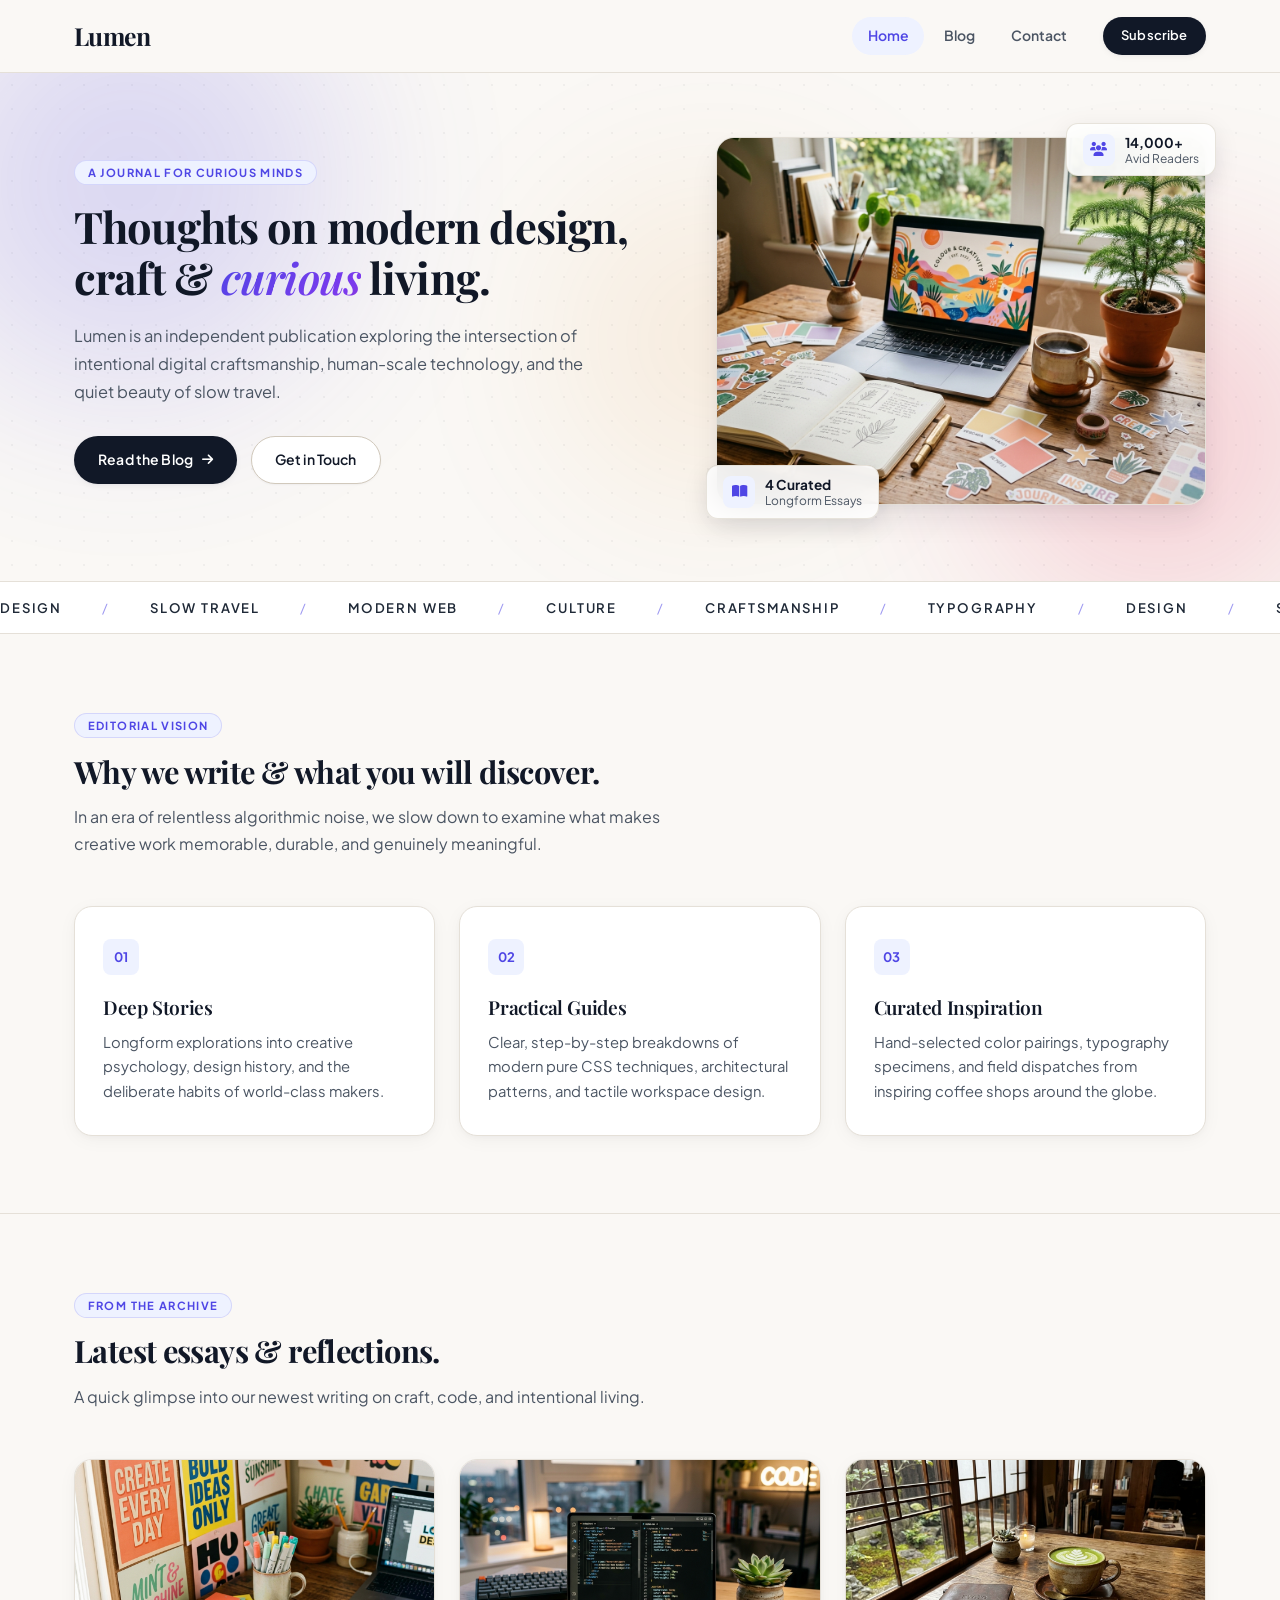
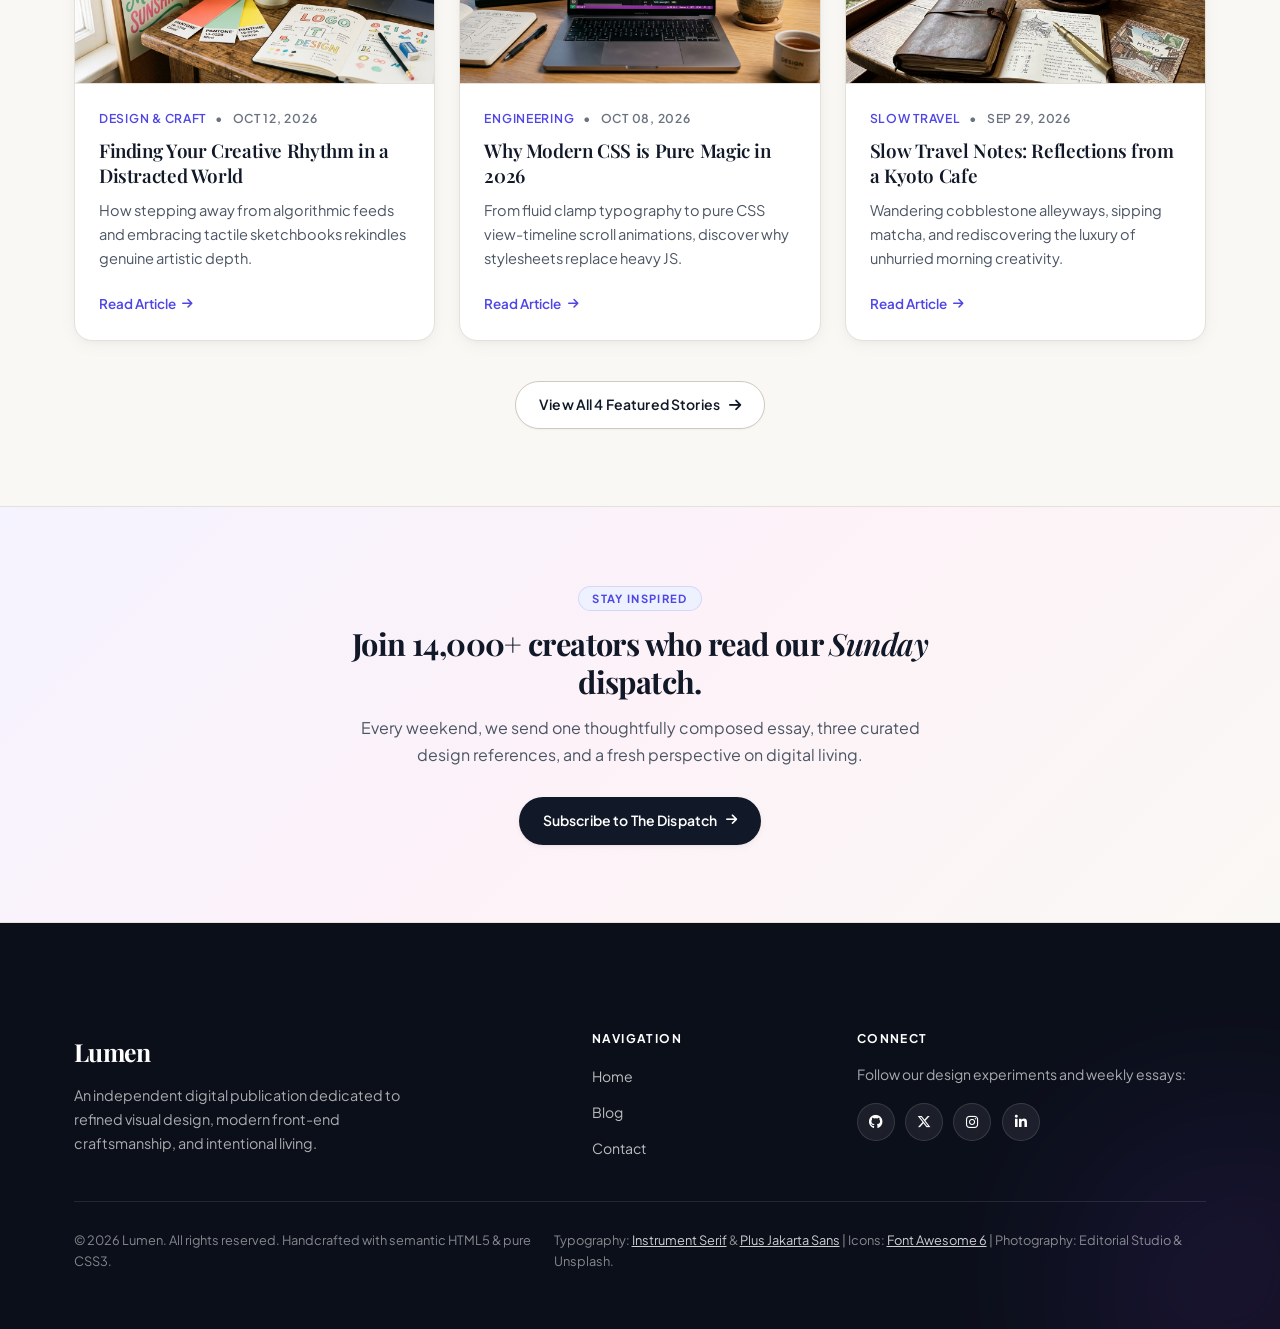
==== commit cbbc3c25: "Refine typography scale, font pairing, and symmetrical grid layouts for professional editorial finis" ====
--- a/index.html
+++ b/index.html
@@ -13,10 +13,10 @@
   <!-- Favicon -->
   <link rel="icon" type="image/svg+xml" href="images/favicon.svg">
 
-  <!-- Google Fonts: Instrument Serif (Headings) & Plus Jakarta Sans (Body & UI) -->
+  <!-- Google Fonts: Playfair Display, Instrument Serif (Headings) & Plus Jakarta Sans (Body & UI) -->
   <link rel="preconnect" href="https://fonts.googleapis.com">
   <link rel="preconnect" href="https://fonts.gstatic.com" crossorigin>
-  <link href="https://fonts.googleapis.com/css2?family=Instrument+Serif:ital@0;1&family=Plus+Jakarta+Sans:ital,wght@0,400;0,500;0,600;0,700;1,400&display=swap" rel="stylesheet">
+  <link href="https://fonts.googleapis.com/css2?family=Instrument+Serif:ital@0;1&family=Playfair+Display:ital,wght@0,500;0,600;0,700;1,400;1,600&family=Plus+Jakarta+Sans:ital,wght@0,400;0,500;0,600;0,700;1,400&display=swap" rel="stylesheet">
 
   <!-- Font Awesome 6 Icons (CDN) -->
   <link rel="stylesheet" href="https://cdnjs.cloudflare.com/ajax/libs/font-awesome/6.5.2/css/all.min.css" integrity="sha512-SnH5WK+bZxgPHs44uWIX+LLJAJ9/2PkPKZ5QiAj6Ta86w+fsb2TkcmfRyVX3pBnMFcV7oQPJkl9QevSCWr3W6A==" crossorigin="anonymous" referrerpolicy="no-referrer">
--- a/css/style.css
+++ b/css/style.css
@@ -4,7 +4,7 @@
    Pure CSS3 Architecture • No JavaScript • Zero CSS Frameworks
    Sections:
      1) Variables & Reset
-     2) Typography
+     2) Typography & Hierarchy
      3) Layout Helpers
      4) Header & Navigation
      5) Buttons & Interactive Elements
@@ -20,61 +20,59 @@
    1. VARIABLES & RESET
    -------------------------------------------------------------------------- */
 
-/*
-  :root holds the design tokens. Storing colors, fonts, and shadows as CSS
-  variables guarantees visual consistency across all three pages.
-*/
 :root {
-  /* Modern Editorial Color Palette */
-  --paper:    #F7F4EE;   /* Page background: warm, calm, premium ivory */
-  --surface:  #FFFFFF;   /* Cards and modal surfaces */
-  --ink:      #0F1226;   /* Deep navy: high contrast, softer than pure black */
-  --muted:    #5E6275;   /* Secondary and caption text */
-  --line:     #E6E1D8;   /* Subtle 1px hairline dividers and borders */
-  --accent:   #5B3DF5;   /* Primary indigo-violet: brand links, active state */
-  --accent-2: #FF5E8A;   /* Vibrant pink used inside gradients */
-  --amber:    #F7B538;   /* Editorial highlights, tags, and accent marks */
-  --tint:     #ECE8FF;   /* Soft lavender tint for highlights and pills */
-  --dark-bg:  #0F1226;   /* Footer & dark card background */
+  /* Refined Modern Editorial Color Palette */
+  --paper:       #FAF8F5;   /* Warm alabaster background for effortless reading */
+  --paper-alt:   #F3EFEA;   /* Subtle secondary section background */
+  --surface:     #FFFFFF;   /* Crisp white card and input surface */
+  --ink:         #111827;   /* Deep rich charcoal-navy for primary text & headings */
+  --ink-soft:    #1F2937;   /* Secondary headings & strong body text */
+  --muted:       #4B5563;   /* Comfortable slate for body paragraphs */
+  --subtle:      #6B7280;   /* Metadata, timestamps, and captions */
+  --line:        #E5E0D8;   /* Crisp 1px warm border hairline */
+  --line-strong: #D1C9BC;   /* Hover border accent */
+  --accent:      #4F46E5;   /* Royal indigo primary brand color */
+  --accent-dark: #3730A3;   /* Deep indigo for active/hover states */
+  --accent-2:    #E11D48;   /* Editorial rose-crimson accent */
+  --amber:       #D97706;   /* Warm editorial gold highlight */
+  --tint:        #EEF2FF;   /* Soft indigo wash for badges & active pills */
+  --dark-bg:     #0B0F19;   /* Executive deep midnight for footer & studio card */
 
   /* Gradients */
-  --gradient-brand: linear-gradient(90deg, var(--accent) 0%, var(--accent-2) 100%);
-  --gradient-soft:  linear-gradient(135deg, #ECE8FF 0%, #FFF5F7 100%);
-  --gradient-dark:  linear-gradient(145deg, #161A36 0%, #0F1226 100%);
-
-  /* Typography Stacks */
-  --font-serif: 'Instrument Serif', Georgia, serif;
-  --font-sans:  'Plus Jakarta Sans', system-ui, -apple-system, sans-serif;
-
-  /* Layered Editorial Shadows (Stripe & Linear style depth) */
-  --shadow-sm:     0 1px 3px rgba(15, 18, 38, 0.05), 0 1px 2px rgba(15, 18, 38, 0.03);
-  --shadow-card:   0 2px 4px rgba(15, 18, 38, 0.04), 0 16px 36px rgba(15, 18, 38, 0.06);
-  --shadow-hover:  0 4px 8px rgba(15, 18, 38, 0.06), 0 24px 48px rgba(15, 18, 38, 0.1);
-  --shadow-glow:   0 8px 24px rgba(91, 61, 245, 0.28);
-  --shadow-glow-lg:0 12px 36px rgba(91, 61, 245, 0.42);
+  --gradient-brand: linear-gradient(135deg, #4F46E5 0%, #7C3AED 50%, #E11D48 100%);
+  --gradient-soft:  linear-gradient(135deg, #F5F3FF 0%, #FDF2F8 50%, #FAF8F5 100%);
+  --gradient-dark:  linear-gradient(155deg, #161F33 0%, #0B0F19 100%);
+
+  /* Balanced Professional Typography Stacks */
+  --font-serif: 'Playfair Display', Georgia, 'Times New Roman', serif;
+  --font-sans:  'Plus Jakarta Sans', -apple-system, BlinkMacSystemFont, 'Segoe UI', Roboto, sans-serif;
+
+  /* Multi-Layered Professional Shadows */
+  --shadow-xs:     0 1px 2px rgba(17, 24, 39, 0.04);
+  --shadow-sm:     0 2px 6px rgba(17, 24, 39, 0.05), 0 1px 2px rgba(17, 24, 39, 0.03);
+  --shadow-card:   0 4px 20px -2px rgba(17, 24, 39, 0.05), 0 2px 6px -1px rgba(17, 24, 39, 0.03);
+  --shadow-hover:  0 16px 32px -4px rgba(17, 24, 39, 0.09), 0 4px 12px -2px rgba(17, 24, 39, 0.04);
+  --shadow-glow:   0 6px 20px -2px rgba(79, 70, 229, 0.32);
+  --shadow-glow-lg:0 10px 28px -2px rgba(79, 70, 229, 0.45);
 
   /* Corner Radii */
-  --radius-sm:   10px;
-  --radius-md:   16px;
-  --radius-lg:   24px;
+  --radius-sm:   8px;
+  --radius-md:   12px;
+  --radius-lg:   18px;
+  --radius-xl:   24px;
   --radius-pill: 9999px;
 
-  /* Easing & Durations */
+  /* Easing & Transitions */
   --ease-editorial: cubic-bezier(0.22, 1, 0.36, 1);
   --transition-fast: 0.2s var(--ease-editorial);
-  --transition-base: 0.45s var(--ease-editorial);
-  --transition-slow: 0.8s var(--ease-editorial);
-
-  /* Layout Widths */
-  --container-max: 1160px;
-  --header-height: 76px;
-}
-
-/*
-  Universal Reset:
-  box-sizing: border-box ensures padding and borders are included in an element's
-  total width, preventing unexpected overflow and horizontal scrolling.
-*/
+  --transition-base: 0.35s var(--ease-editorial);
+  --transition-slow: 0.65s var(--ease-editorial);
+
+  /* Layout Dimensions */
+  --container-max: 1180px;
+  --header-height: 72px;
+}
+
 *,
 *::before,
 *::after {
@@ -94,8 +92,8 @@
   background-color: var(--paper);
   color: var(--ink);
   font-family: var(--font-sans);
-  font-size: 1.05rem;
-  line-height: 1.7;
+  font-size: 0.96875rem; /* 15.5px crisp editorial body size */
+  line-height: 1.68;
   font-weight: 400;
   -webkit-font-smoothing: antialiased;
   -moz-osx-font-smoothing: grayscale;
@@ -105,74 +103,89 @@
 }
 
 /* --------------------------------------------------------------------------
-   2. TYPOGRAPHY
+   2. TYPOGRAPHY & HIERARCHY
    -------------------------------------------------------------------------- */
 
 /*
-  Headings use Instrument Serif with a tight line-height and slight negative
-  letter spacing for a high-end magazine masthead aesthetic.
+  Refined Editorial Typographic Scale:
+  Proportional, authoritative headings using Playfair Display (600/700 weight)
+  paired with Plus Jakarta Sans for clean UI legibility.
 */
 h1, h2, h3, h4, h5, h6 {
   font-family: var(--font-serif);
   color: var(--ink);
-  line-height: 1.05;
-  font-weight: 400;
+  font-weight: 700;
   letter-spacing: -0.02em;
 }
 
 h1 {
-  font-size: clamp(2.8rem, 7vw, 5.5rem);
-  margin-bottom: 1.5rem;
+  font-size: clamp(2rem, 3.4vw, 2.85rem); /* 32px to 45.6px — refined & balanced */
+  line-height: 1.18;
+  margin-bottom: 1.15rem;
 }
 
 h2 {
-  font-size: clamp(2rem, 4vw, 3.2rem);
-  margin-bottom: 1.25rem;
+  font-size: clamp(1.5rem, 2.4vw, 2.05rem); /* 24px to 32.8px — clean section title */
+  line-height: 1.24;
+  margin-bottom: 0.85rem;
 }
 
 h3 {
-  font-size: clamp(1.4rem, 2.5vw, 1.9rem);
-  line-height: 1.2;
-  margin-bottom: 0.75rem;
+  font-size: clamp(1.15rem, 1.5vw, 1.3rem); /* 18.4px to 20.8px — crisp card title */
+  line-height: 1.35;
+  font-weight: 600;
+  margin-bottom: 0.6rem;
 }
 
 h4 {
-  font-size: 1.15rem;
+  font-size: 0.95rem;
   font-family: var(--font-sans);
   font-weight: 600;
-  margin-bottom: 0.5rem;
-}
-
-/* Italic serif emphasis for editorial flair */
+  line-height: 1.4;
+  margin-bottom: 0.4rem;
+}
+
+/* Italic serif accent for editorial keywords */
 .serif-italic {
   font-family: var(--font-serif);
   font-style: italic;
-  font-weight: 400;
-}
-
-/* Small uppercase tracking label for category tags and section headers */
+  font-weight: 600;
+}
+
+/* Pill-styled uppercase eyebrow badge for section headers */
 .label-caps {
-  display: inline-block;
+  display: inline-flex;
+  align-items: center;
+  gap: 0.4rem;
   font-family: var(--font-sans);
-  font-size: 0.75rem;
+  font-size: 0.7rem;
   font-weight: 700;
   text-transform: uppercase;
   letter-spacing: 0.12em;
   color: var(--accent);
-  margin-bottom: 0.75rem;
+  background-color: var(--tint);
+  border: 1px solid rgba(79, 70, 229, 0.16);
+  padding: 0.3rem 0.8rem;
+  border-radius: var(--radius-pill);
+  margin-bottom: 0.9rem;
+  line-height: 1.2;
 }
 
 .label-caps--pink {
-  color: var(--accent-2);
+  color: #FDA4AF;
+  background-color: rgba(225, 29, 72, 0.16);
+  border-color: rgba(253, 164, 175, 0.25);
 }
 
 .section-header--form {
-  margin-bottom: 2rem;
+  margin-bottom: 1.75rem;
 }
 
 p {
   color: var(--muted);
-  margin-bottom: 1.5rem;
+  font-size: 0.96875rem;
+  line-height: 1.68;
+  margin-bottom: 1.25rem;
 }
 
 p:last-child {
@@ -196,7 +209,6 @@
   display: block;
 }
 
-/* Keyboard accessibility outline */
 :focus-visible {
   outline: 2px solid var(--accent);
   outline-offset: 3px;
@@ -216,27 +228,26 @@
   max-width: var(--container-max);
   margin-left: auto;
   margin-right: auto;
-  padding-left: 1.25rem;
-  padding-right: 1.25rem;
+  padding-left: 1.5rem;
+  padding-right: 1.5rem;
 }
 
 main {
   flex: 1 0 auto;
 }
 
-/* Generous editorial vertical breathing room */
+/* Balanced vertical spacing between sections */
 .section {
-  padding-top: clamp(4rem, 8vw, 7.5rem);
-  padding-bottom: clamp(4rem, 8vw, 7.5rem);
+  padding-top: clamp(3.5rem, 6vw, 5.5rem);
+  padding-bottom: clamp(3.5rem, 6vw, 5.5rem);
   position: relative;
 }
 
 .section--sm {
-  padding-top: clamp(3rem, 6vw, 5rem);
-  padding-bottom: clamp(3rem, 6vw, 5rem);
-}
-
-/* Hairline section divider */
+  padding-top: clamp(2.75rem, 4.5vw, 4rem);
+  padding-bottom: clamp(2.75rem, 4.5vw, 4rem);
+}
+
 .section-divider {
   height: 1px;
   background-color: var(--line);
@@ -244,8 +255,13 @@
 }
 
 .section-header {
-  max-width: 680px;
-  margin-bottom: clamp(2.5rem, 5vw, 4rem);
+  max-width: 620px;
+  margin-bottom: clamp(2rem, 4vw, 3rem);
+}
+
+.section-header p {
+  font-size: 1rem;
+  color: var(--muted);
 }
 
 .section-header--center {
@@ -254,15 +270,15 @@
   margin-right: auto;
 }
 
-/* Subtle Animated Gradient Word */
+/* Animated Gradient Accent Word */
 .text-gradient {
   background: var(--gradient-brand);
   background-size: 200% auto;
   -webkit-background-clip: text;
   background-clip: text;
   -webkit-text-fill-color: transparent;
-  color: var(--accent); /* Fallback */
-  display: inline-block;
+  color: var(--accent);
+  display: inline;
   animation: gradientPan 8s linear infinite alternate;
 }
 
@@ -270,15 +286,11 @@
    4. HEADER & NAVIGATION
    -------------------------------------------------------------------------- */
 
-/*
-  Translucent frosted glass sticky header.
-  Uses backdrop-filter: blur for premium feel while maintaining legibility.
-*/
 .site-header {
   position: sticky;
   top: 0;
   z-index: 1000;
-  background-color: rgba(247, 244, 238, 0.85);
+  background-color: rgba(250, 248, 245, 0.9);
   backdrop-filter: blur(16px);
   -webkit-backdrop-filter: blur(16px);
   border-bottom: 1px solid var(--line);
@@ -293,11 +305,11 @@
   position: relative;
 }
 
-/* Brand Logo: Clean serif typography with a glowing gradient period */
+/* Brand Logo: Authoritative Serif Masthead */
 .brand-logo {
   font-family: var(--font-serif);
-  font-size: 2.1rem;
-  font-weight: 400;
+  font-size: 1.55rem;
+  font-weight: 700;
   letter-spacing: -0.03em;
   color: var(--ink);
   display: inline-flex;
@@ -312,20 +324,16 @@
 }
 
 .brand-logo__dot {
-  font-size: 2.3rem;
+  font-size: 1.75rem;
   background: var(--gradient-brand);
   -webkit-background-clip: text;
   background-clip: text;
   -webkit-text-fill-color: transparent;
   line-height: 0;
-}
-
-/*
-  CSS-ONLY MOBILE HAMBURGER MENU:
-  1. A hidden checkbox (<input type="checkbox" id="nav-toggle">).
-  2. A styled label with 3 micro-lines.
-  3. When checked (:checked), lines rotate into an 'X' and the mobile nav drops down.
-*/
+  margin-left: 1px;
+}
+
+/* CSS-Only Mobile Hamburger Toggle */
 .nav-toggle {
   position: absolute;
   opacity: 0;
@@ -340,10 +348,10 @@
   justify-content: center;
   align-items: center;
   gap: 5px;
-  width: 44px;
-  height: 44px;
-  padding: 10px;
-  background: transparent;
+  width: 40px;
+  height: 40px;
+  padding: 8px;
+  background: var(--surface);
   border: 1px solid var(--line);
   border-radius: var(--radius-sm);
   cursor: pointer;
@@ -352,22 +360,20 @@
 }
 
 .nav-toggle-label:hover {
-  background-color: var(--surface);
   border-color: var(--ink);
 }
 
 .hamburger-line {
   display: block;
-  width: 20px;
-  height: 1.5px;
+  width: 18px;
+  height: 1.75px;
   background-color: var(--ink);
   border-radius: var(--radius-pill);
   transition: transform var(--transition-base), opacity var(--transition-fast);
 }
 
-/* Hamburger to 'X' animation on :checked */
 .nav-toggle:checked ~ .nav-toggle-label .hamburger-line:nth-child(1) {
-  transform: translateY(6.5px) rotate(45deg);
+  transform: translateY(6.75px) rotate(45deg);
 }
 
 .nav-toggle:checked ~ .nav-toggle-label .hamburger-line:nth-child(2) {
@@ -376,22 +382,22 @@
 }
 
 .nav-toggle:checked ~ .nav-toggle-label .hamburger-line:nth-child(3) {
-  transform: translateY(-6.5px) rotate(-45deg);
-}
-
-/* Mobile Nav Drawer (collapsed by default) */
+  transform: translateY(-6.75px) rotate(-45deg);
+}
+
+/* Mobile Nav Drawer */
 .site-nav {
   position: absolute;
   top: 100%;
   left: 0;
   right: 0;
-  background-color: var(--paper);
+  background-color: var(--surface);
   border-bottom: 1px solid var(--line);
-  padding: 1.5rem 1.25rem 2rem;
-  box-shadow: 0 16px 36px rgba(15, 18, 38, 0.08);
+  padding: 1.25rem 1.5rem 1.75rem;
+  box-shadow: var(--shadow-hover);
   display: none;
   flex-direction: column;
-  gap: 1rem;
+  gap: 0.85rem;
 }
 
 .nav-toggle:checked ~ .site-nav {
@@ -402,7 +408,7 @@
   list-style: none;
   display: flex;
   flex-direction: column;
-  gap: 0.5rem;
+  gap: 0.35rem;
 }
 
 .site-nav__item {
@@ -415,56 +421,29 @@
   align-items: center;
   position: relative;
   font-family: var(--font-sans);
-  font-size: 0.95rem;
-  font-weight: 500;
-  color: var(--ink);
-  padding: 0.55rem 1rem;
+  font-size: 0.875rem; /* 14px crisp UI navigation link */
+  font-weight: 600;
+  color: var(--muted);
+  padding: 0.45rem 0.95rem;
   border-radius: var(--radius-pill);
   transition: color var(--transition-fast), background-color var(--transition-fast);
 }
 
-/* Elegant left-to-right underline on hover */
-.site-nav__link::after {
-  content: '';
-  position: absolute;
-  bottom: 6px;
-  left: 1rem;
-  width: calc(100% - 2rem);
-  height: 1.5px;
-  background: var(--accent);
-  transform: scaleX(0);
-  transform-origin: right;
-  transition: transform var(--transition-base);
-}
-
 .site-nav__link:hover {
-  color: var(--accent);
-}
-
-.site-nav__link:hover::after {
-  transform: scaleX(1);
-  transform-origin: left;
-}
-
-/*
-  ACTIVE NAV INDICATOR:
-  Meets Strict Technical Rule 7.
-  Soft lavender pill with indigo text for a polished editorial look.
-*/
+  color: var(--ink);
+  background-color: rgba(17, 24, 39, 0.04);
+}
+
+/* Active Nav Pill */
 .site-nav__link.active {
   background-color: var(--tint);
   color: var(--accent);
   font-weight: 600;
 }
 
-.site-nav__link.active::after {
-  display: none;
-}
-
-/* Desktop Subscribe CTA inside nav bar */
 .site-nav__action {
   display: flex;
-  margin-top: 0.5rem;
+  margin-top: 0.25rem;
 }
 
 /* --------------------------------------------------------------------------
@@ -475,76 +454,81 @@
   display: inline-flex;
   align-items: center;
   justify-content: center;
-  gap: 0.65rem;
+  gap: 0.55rem;
   font-family: var(--font-sans);
-  font-size: 0.95rem;
+  font-size: 0.875rem; /* 14px refined button text */
   font-weight: 600;
-  padding: 0.75rem 1.6rem;
+  letter-spacing: 0.01em;
+  padding: 0.7rem 1.45rem;
   border-radius: var(--radius-pill);
   border: 1px solid transparent;
   cursor: pointer;
   text-decoration: none;
-  min-height: 46px;
+  min-height: 42px;
   transition: transform var(--transition-base), box-shadow var(--transition-base), background-color var(--transition-fast), color var(--transition-fast), border-color var(--transition-fast);
   white-space: nowrap;
 }
 
-/* Primary Button: Gradient pill with luminous glow */
+/* Primary Button */
 .btn--primary {
-  background: var(--gradient-brand);
+  background: var(--ink);
   color: #FFFFFF;
+  box-shadow: var(--shadow-sm);
+}
+
+.btn--primary:hover {
+  background: var(--accent);
+  transform: translateY(-2px);
   box-shadow: var(--shadow-glow);
-}
-
-.btn--primary:hover {
-  transform: translateY(-3px);
-  box-shadow: var(--shadow-glow-lg);
   color: #FFFFFF;
 }
 
 .btn--primary i {
+  font-size: 0.8rem;
   transition: transform var(--transition-base);
 }
 
 .btn--primary:hover i {
-  transform: translateX(4px);
-}
-
-/* Secondary Button: Outlined pill that fills subtly on hover */
+  transform: translateX(3px);
+}
+
+/* Secondary Button */
 .btn--secondary {
-  background-color: transparent;
+  background-color: var(--surface);
   color: var(--ink);
-  border-color: var(--line);
+  border-color: var(--line-strong);
+  box-shadow: var(--shadow-xs);
 }
 
 .btn--secondary:hover {
-  background-color: var(--surface);
+  background-color: var(--paper);
   border-color: var(--ink);
   color: var(--ink);
   transform: translateY(-2px);
   box-shadow: var(--shadow-sm);
 }
 
-/* Small Pill Button for Header */
+/* Small Header Button */
 .btn--sm {
-  padding: 0.45rem 1.15rem;
-  font-size: 0.85rem;
+  padding: 0.45rem 1.1rem;
+  font-size: 0.8125rem; /* 13px */
   min-height: 36px;
 }
 
-/* Inline text link with arrow */
+/* Inline Read More Link */
 .text-link {
   display: inline-flex;
   align-items: center;
-  gap: 0.45rem;
+  gap: 0.4rem;
   font-family: var(--font-sans);
-  font-size: 0.9rem;
+  font-size: 0.84rem;
   font-weight: 600;
   color: var(--accent);
   transition: color var(--transition-fast), gap var(--transition-base);
 }
 
 .text-link i {
+  font-size: 0.75rem;
   transition: transform var(--transition-base);
 }
 
@@ -564,29 +548,23 @@
 .hero-section {
   position: relative;
   overflow: hidden;
-  padding-top: clamp(3.5rem, 7vw, 6.5rem);
-  padding-bottom: clamp(4rem, 8vw, 7.5rem);
+  padding-top: clamp(2.75rem, 5vw, 4.75rem);
+  padding-bottom: clamp(3.25rem, 6vw, 5.25rem);
   background-color: var(--paper);
 }
 
-/*
-  Subtle CSS Dotted Grid Pattern on the Hero Background
-  Adds visual texture without any image downloads.
-*/
+/* Subtle Architectural Grid Pattern */
 .hero-section::before {
   content: '';
   position: absolute;
   inset: 0;
-  background-image: radial-gradient(circle, rgba(15, 18, 38, 0.055) 1px, transparent 1px);
-  background-size: 28px 28px;
+  background-image: radial-gradient(circle, rgba(17, 24, 39, 0.045) 1px, transparent 1px);
+  background-size: 24px 24px;
   pointer-events: none;
   z-index: 0;
 }
 
-/*
-  Atmospheric Aurora Glow:
-  3 heavily blurred colored orbs drifting slowly in the background
-*/
+/* Subtle Ambient Aurora Glow */
 .aurora-glow {
   position: absolute;
   inset: 0;
@@ -598,42 +576,42 @@
 .aurora-orb {
   position: absolute;
   border-radius: 50%;
-  filter: blur(80px);
-  opacity: 0.45;
+  filter: blur(95px);
+  opacity: 0.18;
 }
 
 .aurora-orb--indigo {
-  width: 440px;
-  height: 440px;
+  width: 420px;
+  height: 420px;
   background: var(--accent);
-  top: -80px;
-  left: -100px;
+  top: -100px;
+  left: -80px;
   animation: auroraDrift1 24s ease-in-out infinite alternate;
 }
 
 .aurora-orb--pink {
-  width: 380px;
-  height: 380px;
+  width: 360px;
+  height: 360px;
   background: var(--accent-2);
-  bottom: 0;
-  right: -50px;
+  bottom: -40px;
+  right: -60px;
   animation: auroraDrift2 28s ease-in-out infinite alternate-reverse;
 }
 
 .aurora-orb--amber {
-  width: 300px;
-  height: 300px;
+  width: 280px;
+  height: 280px;
   background: var(--amber);
-  top: 30%;
+  top: 25%;
   left: 45%;
-  opacity: 0.35;
+  opacity: 0.12;
   animation: auroraDrift3 22s ease-in-out infinite alternate;
 }
 
 .hero-grid {
   display: flex;
   flex-direction: column;
-  gap: 3.5rem;
+  gap: 2.75rem;
   align-items: center;
   position: relative;
   z-index: 2;
@@ -649,31 +627,32 @@
 }
 
 .hero__title {
-  margin-bottom: 1.5rem;
+  margin-bottom: 1.15rem;
 }
 
 .hero__desc {
-  font-size: clamp(1.1rem, 2vw, 1.25rem);
-  max-width: 580px;
+  font-size: 1.025rem; /* 16.4px — clean, readable lead paragraph */
+  line-height: 1.72;
+  max-width: 540px;
   margin-left: auto;
   margin-right: auto;
-  margin-bottom: 2.25rem;
+  margin-bottom: 1.85rem;
   color: var(--muted);
 }
 
 .hero__actions {
   display: flex;
   flex-wrap: wrap;
-  gap: 1rem;
+  gap: 0.85rem;
   justify-content: center;
   align-items: center;
 }
 
-/* Hero Media with Floating Glass Stat Cards */
+/* Hero Media Frame & Floating Stat Badges */
 .hero__media {
   flex: 1 1 auto;
   width: 100%;
-  max-width: 500px;
+  max-width: 490px;
   position: relative;
 }
 
@@ -684,63 +663,63 @@
   border-radius: var(--radius-lg);
   overflow: hidden;
   border: 1px solid var(--line);
-  box-shadow: var(--shadow-card);
-  animation: heroFloat 8s ease-in-out infinite alternate;
+  box-shadow: var(--shadow-hover);
+  background-color: var(--surface);
 }
 
 .hero__image {
   width: 100%;
   height: 100%;
   object-fit: cover;
-  transition: transform 0.8s var(--ease-editorial);
+  transition: transform 0.7s var(--ease-editorial);
 }
 
 .hero__frame:hover .hero__image {
-  transform: scale(1.05);
-}
-
-/* Floating Frosted-Glass Stat Cards */
+  transform: scale(1.04);
+}
+
+/* Sleek Frosted-Glass Stat Cards */
 .glass-badge {
   position: absolute;
   display: flex;
   align-items: center;
-  gap: 0.75rem;
-  padding: 0.75rem 1.25rem;
+  gap: 0.65rem;
+  padding: 0.6rem 1rem;
   border-radius: var(--radius-md);
-  background: rgba(255, 255, 255, 0.82);
-  backdrop-filter: blur(16px);
-  -webkit-backdrop-filter: blur(16px);
-  border: 1px solid rgba(255, 255, 255, 0.9);
-  box-shadow: 0 10px 30px rgba(15, 18, 38, 0.12);
+  background: rgba(255, 255, 255, 0.92);
+  backdrop-filter: blur(14px);
+  -webkit-backdrop-filter: blur(14px);
+  border: 1px solid rgba(229, 224, 216, 0.9);
+  box-shadow: 0 8px 24px rgba(17, 24, 39, 0.1);
   z-index: 3;
 }
 
 .glass-badge--top {
-  top: -16px;
-  right: -12px;
+  top: -14px;
+  right: -10px;
   animation: glassBob1 6s ease-in-out infinite alternate;
 }
 
 .glass-badge--bottom {
-  bottom: -16px;
-  left: -12px;
+  bottom: -14px;
+  left: -10px;
   animation: glassBob2 7s ease-in-out infinite alternate-reverse;
 }
 
 .glass-badge__icon {
-  width: 36px;
-  height: 36px;
+  width: 32px;
+  height: 32px;
   border-radius: var(--radius-sm);
   background: var(--tint);
   color: var(--accent);
   display: flex;
   align-items: center;
   justify-content: center;
-  font-size: 1rem;
+  font-size: 0.85rem;
 }
 
 .glass-badge__text {
-  font-size: 0.82rem;
+  font-size: 0.75rem;
   line-height: 1.25;
   color: var(--muted);
 }
@@ -748,21 +727,20 @@
 .glass-badge__text strong {
   display: block;
   font-family: var(--font-sans);
-  font-size: 0.95rem;
+  font-size: 0.85rem;
   font-weight: 700;
   color: var(--ink);
 }
 
 /*
-  Infinite Marquee Strip:
-  Large outlined serif typography gliding continuously.
-  Pauses on :hover.
+  Refined Editorial Topic Marquee Bar:
+  Sleek uppercase studio ticker with balanced proportions.
 */
 .marquee-section {
   border-top: 1px solid var(--line);
   border-bottom: 1px solid var(--line);
-  background-color: var(--paper);
-  padding: 1.25rem 0;
+  background-color: var(--surface);
+  padding: 0.9rem 0;
   overflow: hidden;
   position: relative;
   user-select: none;
@@ -771,7 +749,7 @@
 .marquee-track {
   display: flex;
   width: max-content;
-  animation: marqueeLoop 28s linear infinite;
+  animation: marqueeLoop 32s linear infinite;
 }
 
 .marquee-section:hover .marquee-track {
@@ -781,33 +759,33 @@
 .marquee-content {
   display: flex;
   align-items: center;
-  gap: 3rem;
-  padding-right: 3rem;
-  font-family: var(--font-serif);
-  font-size: clamp(1.8rem, 3.5vw, 2.6rem);
-  font-style: italic;
-  color: var(--ink);
-  letter-spacing: -0.01em;
+  gap: 2.5rem;
+  padding-right: 2.5rem;
+  font-family: var(--font-sans);
+  font-size: 0.82rem;
+  font-weight: 600;
+  text-transform: uppercase;
+  color: var(--ink-soft);
+  letter-spacing: 0.14em;
 }
 
 .marquee-content span {
   display: inline-flex;
   align-items: center;
-  gap: 1.25rem;
+  gap: 2.5rem;
 }
 
 .marquee-slash {
-  font-family: var(--font-sans);
-  font-style: normal;
-  color: var(--line);
-  font-weight: 300;
-}
-
-/* Why Read Us (Feature Cards) */
+  color: var(--accent);
+  font-weight: 400;
+  opacity: 0.55;
+}
+
+/* Why Read Us (3 Feature Cards) */
 .features-grid {
   display: flex;
   flex-wrap: wrap;
-  gap: 2rem;
+  gap: 1.5rem;
 }
 
 .feature-card {
@@ -815,42 +793,56 @@
   background-color: var(--surface);
   border: 1px solid var(--line);
   border-radius: var(--radius-lg);
-  padding: 2.5rem 2rem;
+  padding: 2rem 1.75rem;
   box-shadow: var(--shadow-card);
   position: relative;
   transition: transform var(--transition-base), box-shadow var(--transition-base), border-color var(--transition-fast);
 }
 
 .feature-card:hover {
-  transform: translateY(-6px);
+  transform: translateY(-4px);
   box-shadow: var(--shadow-hover);
-  border-color: var(--ink);
+  border-color: var(--line-strong);
 }
 
 .feature-card__number {
-  font-family: var(--font-serif);
-  font-size: 2.2rem;
-  color: var(--line);
-  line-height: 1;
-  margin-bottom: 1.5rem;
-  transition: color var(--transition-fast);
+  display: inline-flex;
+  align-items: center;
+  justify-content: center;
+  width: 36px;
+  height: 36px;
+  border-radius: var(--radius-sm);
+  background-color: var(--tint);
+  font-family: var(--font-sans);
+  font-size: 0.82rem;
+  font-weight: 700;
+  color: var(--accent);
+  margin-bottom: 1.25rem;
+  transition: background-color var(--transition-fast), color var(--transition-fast);
 }
 
 .feature-card:hover .feature-card__number {
-  color: var(--accent);
+  background-color: var(--accent);
+  color: #FFFFFF;
 }
 
 .feature-card__title {
-  font-size: 1.4rem;
-  margin-bottom: 0.75rem;
-}
-
-/* Latest Stories Teasers */
+  font-size: 1.2rem;
+  margin-bottom: 0.55rem;
+}
+
+.feature-card p {
+  font-size: 0.925rem;
+  line-height: 1.65;
+  color: var(--muted);
+}
+
+/* Latest Stories Teasers (3 Cards) */
 .teaser-grid {
   display: flex;
   flex-wrap: wrap;
-  gap: 2rem;
-  margin-bottom: 3rem;
+  gap: 1.5rem;
+  margin-bottom: 2.5rem;
 }
 
 .teaser-card {
@@ -862,12 +854,13 @@
   box-shadow: var(--shadow-card);
   display: flex;
   flex-direction: column;
-  transition: transform var(--transition-base), box-shadow var(--transition-base);
+  transition: transform var(--transition-base), box-shadow var(--transition-base), border-color var(--transition-fast);
 }
 
 .teaser-card:hover {
-  transform: translateY(-6px);
+  transform: translateY(-4px);
   box-shadow: var(--shadow-hover);
+  border-color: var(--line-strong);
 }
 
 .teaser-card__media {
@@ -875,7 +868,8 @@
   width: 100%;
   aspect-ratio: 16 / 10;
   overflow: hidden;
-  background-color: var(--tint);
+  background-color: var(--paper-alt);
+  border-bottom: 1px solid var(--line);
 }
 
 .teaser-card__media img {
@@ -886,11 +880,11 @@
 }
 
 .teaser-card:hover .teaser-card__media img {
-  transform: scale(1.06);
+  transform: scale(1.05);
 }
 
 .teaser-card__body {
-  padding: 1.75rem;
+  padding: 1.5rem;
   display: flex;
   flex-direction: column;
   flex-grow: 1;
@@ -899,16 +893,23 @@
 .teaser-card__meta {
   display: flex;
   align-items: center;
-  gap: 0.75rem;
-  font-size: 0.8rem;
-  color: var(--muted);
-  margin-bottom: 0.75rem;
+  gap: 0.55rem;
+  font-size: 0.76rem;
+  font-weight: 600;
+  text-transform: uppercase;
+  letter-spacing: 0.06em;
+  color: var(--subtle);
+  margin-bottom: 0.65rem;
+}
+
+.teaser-card__meta span:first-child {
+  color: var(--accent);
 }
 
 .teaser-card__title {
-  font-size: 1.35rem;
-  margin-bottom: 0.75rem;
-  line-height: 1.2;
+  font-size: 1.18rem;
+  margin-bottom: 0.65rem;
+  line-height: 1.32;
 }
 
 .teaser-card__title a {
@@ -920,9 +921,10 @@
 }
 
 .teaser-card__text {
-  font-size: 0.95rem;
+  font-size: 0.9125rem;
+  line-height: 1.62;
   color: var(--muted);
-  margin-bottom: 1.5rem;
+  margin-bottom: 1.25rem;
   flex-grow: 1;
 }
 
@@ -935,28 +937,26 @@
 
 .cta-banner__inner {
   text-align: center;
-  max-width: 680px;
+  max-width: 600px;
   margin: 0 auto;
 }
 
 .cta-banner__title {
-  margin-bottom: 1.25rem;
+  margin-bottom: 0.85rem;
 }
 
 .cta-banner__text {
-  font-size: 1.15rem;
-  margin-bottom: 2rem;
-}
-
-/* Centered teaser actions wrapper */
+  font-size: 1rem;
+  margin-bottom: 1.75rem;
+}
+
 .center-actions {
   text-align: center;
 }
 
-/* Footer social introductory text */
 .footer-social-text {
   color: rgba(255, 255, 255, 0.65);
-  font-size: 0.92rem;
+  font-size: 0.875rem;
   margin-bottom: 1rem;
 }
 
@@ -966,8 +966,8 @@
 
 .page-header {
   position: relative;
-  padding-top: clamp(4rem, 8vw, 6.5rem);
-  padding-bottom: clamp(3rem, 6vw, 4.5rem);
+  padding-top: clamp(3rem, 5.5vw, 4.5rem);
+  padding-bottom: clamp(2.5rem, 4.5vw, 3.75rem);
   text-align: center;
   border-bottom: 1px solid var(--line);
   overflow: hidden;
@@ -977,27 +977,27 @@
 .page-header__inner {
   position: relative;
   z-index: 2;
-  max-width: 740px;
+  max-width: 640px;
   margin: 0 auto;
 }
 
 .page-header__desc {
-  font-size: clamp(1.1rem, 2vw, 1.25rem);
+  font-size: 1.025rem;
+  line-height: 1.7;
   color: var(--muted);
-  margin-top: 1rem;
+  margin-top: 0.5rem;
 }
 
 /*
   Blog Posts Grid:
-  Responsive Flexbox layout (1 col mobile, 2 col tablet and desktop).
+  Symmetrical layout so all 4 articles look balanced at every viewport width.
 */
 .blog-grid {
   display: flex;
   flex-wrap: wrap;
-  gap: 2.5rem;
-}
-
-/* Four Editorial Post Cards */
+  gap: 1.75rem;
+}
+
 .post-card {
   flex: 1 1 100%;
   background-color: var(--surface);
@@ -1011,64 +1011,65 @@
 }
 
 .post-card:hover {
-  transform: translateY(-8px);
+  transform: translateY(-5px);
   box-shadow: var(--shadow-hover);
-  border-color: rgba(15, 18, 38, 0.2);
+  border-color: var(--line-strong);
 }
 
 /* Category Accent Marks */
 .post-card--design .post-card__tag { color: var(--accent); }
-.post-card--code .post-card__tag { color: #0EA5E9; }
-.post-card--travel .post-card__tag { color: #10B981; }
+.post-card--code .post-card__tag { color: #0284C7; }
+.post-card--travel .post-card__tag { color: #059669; }
 .post-card--mindful .post-card__tag { color: var(--amber); }
 
 .post-card__media {
   position: relative;
   width: 100%;
-  aspect-ratio: 4 / 3;
+  aspect-ratio: 16 / 10;
   overflow: hidden;
-  background-color: var(--tint);
+  background-color: var(--paper-alt);
+  border-bottom: 1px solid var(--line);
 }
 
 .post-card__image {
   width: 100%;
   height: 100%;
   object-fit: cover;
-  transition: transform 0.8s var(--ease-editorial);
+  transition: transform 0.7s var(--ease-editorial);
 }
 
 .post-card:hover .post-card__image {
-  transform: scale(1.06);
+  transform: scale(1.05);
 }
 
 /* Category Pill Tag */
 .post-card__tag {
   position: absolute;
-  top: 1.25rem;
-  left: 1.25rem;
+  top: 1rem;
+  left: 1rem;
   z-index: 3;
-  padding: 0.35rem 0.9rem;
+  padding: 0.3rem 0.8rem;
   border-radius: var(--radius-pill);
   font-family: var(--font-sans);
-  font-size: 0.72rem;
+  font-size: 0.68rem;
   font-weight: 700;
   text-transform: uppercase;
-  letter-spacing: 0.1em;
-  background: rgba(255, 255, 255, 0.92);
+  letter-spacing: 0.08em;
+  background: rgba(255, 255, 255, 0.95);
   backdrop-filter: blur(8px);
   color: var(--ink);
-  border: 1px solid rgba(255, 255, 255, 0.8);
-  box-shadow: var(--shadow-sm);
+  border: 1px solid rgba(229, 224, 216, 0.8);
+  box-shadow: var(--shadow-xs);
   transition: transform var(--transition-base), background-color var(--transition-fast);
 }
 
 .post-card:hover .post-card__tag {
-  transform: translateY(-3px);
+  transform: translateY(-2px);
   background: var(--surface);
 }
 
 .post-card__body {
-  padding: 2.25rem 2rem;
+  padding: 1.65rem 1.5rem;
   display: flex;
   flex-direction: column;
   flex-grow: 1;
@@ -1077,16 +1078,17 @@
 .post-card__meta {
   display: flex;
   align-items: center;
-  gap: 0.75rem;
-  font-size: 0.82rem;
-  color: var(--muted);
-  margin-bottom: 0.85rem;
+  gap: 0.6rem;
+  font-size: 0.78rem;
+  font-weight: 500;
+  color: var(--subtle);
+  margin-bottom: 0.65rem;
 }
 
 .post-card__title {
-  font-size: clamp(1.4rem, 2.2vw, 1.85rem);
-  line-height: 1.15;
-  margin-bottom: 1rem;
+  font-size: 1.22rem;
+  line-height: 1.32;
+  margin-bottom: 0.75rem;
 }
 
 .post-card__title a {
@@ -1099,10 +1101,10 @@
 }
 
 .post-card__text {
-  font-size: 1rem;
+  font-size: 0.925rem;
   color: var(--muted);
-  line-height: 1.65;
-  margin-bottom: 2rem;
+  line-height: 1.64;
+  margin-bottom: 1.5rem;
   flex-grow: 1;
 }
 
@@ -1110,29 +1112,29 @@
   display: flex;
   align-items: center;
   justify-content: space-between;
-  padding-top: 1.25rem;
+  padding-top: 1rem;
   border-top: 1px solid var(--line);
 }
 
 .post-card__author {
   display: flex;
   align-items: center;
-  gap: 0.65rem;
-  font-size: 0.85rem;
+  gap: 0.55rem;
+  font-size: 0.82rem;
   font-weight: 600;
-  color: var(--ink);
+  color: var(--ink-soft);
 }
 
 .author-avatar {
-  width: 28px;
-  height: 28px;
+  width: 26px;
+  height: 26px;
   border-radius: var(--radius-pill);
   background: var(--tint);
   color: var(--accent);
   display: flex;
   align-items: center;
   justify-content: center;
-  font-size: 0.75rem;
+  font-size: 0.7rem;
 }
 
 /* --------------------------------------------------------------------------
@@ -1142,127 +1144,121 @@
 .contact-layout {
   display: flex;
   flex-direction: column;
-  gap: 2.5rem;
-}
-
-/* Left Column: Deep Navy Details Card */
+  gap: 2rem;
+}
+
+/* Left Column: Executive Dark Details Card */
 .contact-details-card {
   background: var(--gradient-dark);
   color: #FFFFFF;
   border-radius: var(--radius-lg);
-  padding: clamp(2.25rem, 5vw, 3.5rem);
+  padding: clamp(2rem, 4vw, 2.75rem);
   box-shadow: var(--shadow-card);
   position: relative;
   overflow: hidden;
 }
 
-/* Subtle corner gradient glow in details card */
 .contact-details-card::after {
   content: '';
   position: absolute;
   top: -60px;
   right: -60px;
-  width: 200px;
-  height: 200px;
+  width: 180px;
+  height: 180px;
   border-radius: 50%;
   background: var(--gradient-brand);
-  filter: blur(60px);
-  opacity: 0.3;
+  filter: blur(65px);
+  opacity: 0.25;
   pointer-events: none;
 }
 
 .contact-details-card h2 {
   color: #FFFFFF;
-  font-size: clamp(2rem, 3.5vw, 2.7rem);
+  font-size: clamp(1.5rem, 2.4vw, 1.95rem);
+  margin-bottom: 0.75rem;
 }
 
 .contact-details-card p {
   color: rgba(255, 255, 255, 0.72);
+  font-size: 0.94rem;
 }
 
 .contact-info-list {
   list-style: none;
   display: flex;
   flex-direction: column;
-  gap: 1.75rem;
-  margin: 2.5rem 0;
+  gap: 1.35rem;
+  margin: 2rem 0;
 }
 
 .contact-info-item {
   display: flex;
   align-items: flex-start;
-  gap: 1.25rem;
-}
-
-/* Circular chip icon */
+  gap: 1rem;
+}
+
 .icon-chip {
-  width: 44px;
-  height: 44px;
-  border-radius: var(--radius-pill);
-  background: rgba(255, 255, 255, 0.1);
-  border: 1px solid rgba(255, 255, 255, 0.15);
+  width: 40px;
+  height: 40px;
+  border-radius: var(--radius-md);
+  background: rgba(255, 255, 255, 0.08);
+  border: 1px solid rgba(255, 255, 255, 0.14);
   display: flex;
   align-items: center;
   justify-content: center;
   color: #FFFFFF;
-  font-size: 1rem;
+  font-size: 0.9rem;
   flex-shrink: 0;
   transition: transform var(--transition-base), background-color var(--transition-fast), border-color var(--transition-fast);
 }
 
 .contact-info-item:hover .icon-chip {
-  transform: scale(1.1);
+  transform: scale(1.06);
   background: var(--accent);
   border-color: var(--accent);
 }
 
 .contact-info-content h4 {
-  color: rgba(255, 255, 255, 0.6);
-  font-size: 0.75rem;
+  color: rgba(255, 255, 255, 0.55);
+  font-size: 0.7rem;
   text-transform: uppercase;
   letter-spacing: 0.1em;
-  margin-bottom: 0.2rem;
+  margin-bottom: 0.15rem;
 }
 
 .contact-info-content p,
 .contact-info-content a {
   color: #FFFFFF;
-  font-size: 1.05rem;
+  font-size: 0.94rem;
   font-weight: 500;
 }
 
 .contact-info-content a:hover {
-  color: var(--accent-2);
-}
-
-/* Floating Paper Plane Decor */
+  color: #A5B4FC;
+}
+
 .plane-decor {
-  font-size: 1.75rem;
-  color: var(--accent-2);
+  font-size: 1.35rem;
+  color: #A5B4FC;
   display: inline-block;
   animation: planeDrift 4s ease-in-out infinite alternate;
 }
 
-/* Right Column: White Interactive Form Card */
+/* Right Column: Clean Interactive Form Card */
 .contact-form-card {
   background-color: var(--surface);
   border: 1px solid var(--line);
   border-radius: var(--radius-lg);
-  padding: clamp(2.25rem, 5vw, 3.5rem);
+  padding: clamp(2rem, 4vw, 2.75rem);
   box-shadow: var(--shadow-card);
 }
 
 .contact-form {
   display: flex;
   flex-direction: column;
-  gap: 1.75rem;
-}
-
-/*
-  PURE CSS FLOATING LABELS:
-  Input placeholder is " " (single space).
-  When :focus or :not(:placeholder-shown), label smoothly floats upward.
-*/
+  gap: 1.35rem;
+}
+
 .form-group {
   position: relative;
   display: flex;
@@ -1273,9 +1269,9 @@
 .form-textarea,
 .form-select {
   width: 100%;
-  padding: 1.25rem 1.15rem 0.65rem;
+  padding: 1.15rem 1rem 0.55rem;
   font-family: var(--font-sans);
-  font-size: 1rem;
+  font-size: 0.94rem;
   color: var(--ink);
   background-color: var(--paper);
   border: 1px solid var(--line);
@@ -1286,26 +1282,26 @@
 }
 
 .form-textarea {
-  min-height: 140px;
+  min-height: 130px;
   resize: vertical;
 }
 
 .form-select {
-  padding: 1rem 1.15rem;
-  background-image: url("data:image/svg+xml,%3Csvg xmlns='http://www.w3.org/2000/svg' width='16' height='16' viewBox='0 0 24 24' fill='none' stroke='%230F1226' stroke-width='2' stroke-linecap='round' stroke-linejoin='round'%3E%3Cpath d='m6 9 6 6 6-6'/%3E%3C/svg%3E");
+  padding: 0.85rem 1rem;
+  background-image: url("data:image/svg+xml,%3Csvg xmlns='http://www.w3.org/2000/svg' width='16' height='16' viewBox='0 0 24 24' fill='none' stroke='%23111827' stroke-width='2' stroke-linecap='round' stroke-linejoin='round'%3E%3Cpath d='m6 9 6 6 6-6'/%3E%3C/svg%3E");
   background-repeat: no-repeat;
-  background-position: right 1.25rem center;
-  background-size: 16px;
+  background-position: right 1rem center;
+  background-size: 15px;
   cursor: pointer;
 }
 
 .form-label {
   position: absolute;
-  top: 1rem;
-  left: 1.15rem;
+  top: 0.9rem;
+  left: 1rem;
   font-family: var(--font-sans);
-  font-size: 0.92rem;
-  color: var(--muted);
+  font-size: 0.88rem;
+  color: var(--subtle);
   pointer-events: none;
   transform-origin: left top;
   transition: transform var(--transition-base), color var(--transition-fast);
@@ -1313,51 +1309,44 @@
 
 .form-label-static {
   font-family: var(--font-sans);
-  font-size: 0.85rem;
+  font-size: 0.8rem;
   font-weight: 600;
-  color: var(--ink);
-  margin-bottom: 0.45rem;
-}
-
-/* Label transforms up when input is active or filled */
+  color: var(--ink-soft);
+  margin-bottom: 0.4rem;
+}
+
 .form-input:focus ~ .form-label,
 .form-input:not(:placeholder-shown) ~ .form-label,
 .form-textarea:focus ~ .form-label,
 .form-textarea:not(:placeholder-shown) ~ .form-label {
-  transform: translateY(-0.65rem) scale(0.8);
+  transform: translateY(-0.58rem) scale(0.78);
   color: var(--accent);
-}
-
-/* Glowing Indigo Focus Ring */
+  font-weight: 600;
+}
+
 .form-input:focus,
 .form-textarea:focus,
 .form-select:focus {
   outline: none;
   border-color: var(--accent);
   background-color: var(--surface);
-  box-shadow: 0 0 0 4px rgba(91, 61, 245, 0.18);
-}
-
-/* Subtle border feedback for validity */
+  box-shadow: 0 0 0 3px rgba(79, 70, 229, 0.14);
+}
+
 .form-input:not(:placeholder-shown):valid,
 .form-textarea:not(:placeholder-shown):valid {
-  border-color: #38A169;
+  border-color: #10B981;
 }
 
 .btn--submit {
   width: 100%;
-  padding: 1rem 2rem;
+  padding: 0.85rem 1.75rem;
 }
 
 /* --------------------------------------------------------------------------
    9. FOOTER COMPONENTS
    -------------------------------------------------------------------------- */
 
-/*
-  FOOTER ONLY Dark Ink Background:
-  Meets specific rule: "dark ink background section (footer ONLY) with a soft
-  wave divider on top, gradient glow in a corner".
-*/
 .site-footer {
   background-color: var(--dark-bg);
   color: #FFFFFF;
@@ -1366,7 +1355,6 @@
   overflow: hidden;
 }
 
-/* Soft Wave SVG Divider at Top of Footer */
 .footer-wave {
   width: 100%;
   line-height: 0;
@@ -1376,28 +1364,27 @@
 .footer-wave svg {
   display: block;
   width: 100%;
-  height: clamp(35px, 5vw, 65px);
+  height: clamp(28px, 4vw, 48px);
   fill: var(--dark-bg);
 }
 
-/* Corner Gradient Glow */
 .site-footer::after {
   content: '';
   position: absolute;
   bottom: -100px;
   right: -100px;
-  width: 320px;
-  height: 320px;
+  width: 300px;
+  height: 300px;
   border-radius: 50%;
   background: var(--gradient-brand);
   filter: blur(100px);
-  opacity: 0.18;
+  opacity: 0.15;
   pointer-events: none;
 }
 
 .site-footer__inner {
-  padding-top: clamp(3rem, 6vw, 4.5rem);
-  padding-bottom: 2.5rem;
+  padding-top: clamp(2.5rem, 5vw, 3.75rem);
+  padding-bottom: 2.25rem;
   position: relative;
   z-index: 2;
 }
@@ -1405,86 +1392,94 @@
 .site-footer__grid {
   display: flex;
   flex-direction: column;
-  gap: 2.5rem;
-  padding-bottom: 3rem;
+  gap: 2rem;
+  padding-bottom: 2.5rem;
   border-bottom: 1px solid rgba(255, 255, 255, 0.1);
 }
 
 .footer-col--brand {
-  flex: 2 1 340px;
+  flex: 2 1 320px;
 }
 
 .footer-brand {
   color: #FFFFFF;
-  margin-bottom: 1rem;
+  margin-bottom: 0.75rem;
 }
 
 .footer-tagline {
   color: rgba(255, 255, 255, 0.65);
-  font-size: 0.95rem;
-  max-width: 380px;
+  font-size: 0.9rem;
+  line-height: 1.65;
+  max-width: 360px;
 }
 
 .footer-heading {
   color: #FFFFFF;
-  font-size: 0.8rem;
+  font-family: var(--font-sans);
+  font-size: 0.75rem;
+  font-weight: 700;
   text-transform: uppercase;
   letter-spacing: 0.12em;
-  margin-bottom: 1.25rem;
+  margin-bottom: 1rem;
 }
 
 .footer-nav {
   list-style: none;
   display: flex;
   flex-direction: column;
-  gap: 0.75rem;
+  gap: 0.6rem;
 }
 
 .footer-link {
-  color: rgba(255, 255, 255, 0.75);
-  font-size: 0.92rem;
+  color: rgba(255, 255, 255, 0.72);
+  font-size: 0.88rem;
   transition: color var(--transition-fast), transform var(--transition-fast);
   display: inline-block;
 }
 
 .footer-link:hover {
   color: #FFFFFF;
-  transform: translateX(4px);
-}
-
-/* Social Icon Chips */
+  transform: translateX(3px);
+}
+
 .social-links {
   display: flex;
   align-items: center;
-  gap: 0.75rem;
+  gap: 0.65rem;
 }
 
 .social-icon {
   display: flex;
   align-items: center;
   justify-content: center;
-  width: 40px;
-  height: 40px;
+  width: 38px;
+  height: 38px;
   border-radius: var(--radius-pill);
-  background: rgba(255, 255, 255, 0.08);
+  background: rgba(255, 255, 255, 0.07);
   border: 1px solid rgba(255, 255, 255, 0.12);
   color: #FFFFFF;
-  font-size: 0.95rem;
+  font-size: 0.88rem;
   transition: transform var(--transition-base), background-color var(--transition-fast), border-color var(--transition-fast);
 }
 
 .social-icon:hover {
-  transform: translateY(-4px);
+  transform: translateY(-3px);
   background: var(--accent);
   border-color: var(--accent);
+  color: #FFFFFF;
 }
 
 .footer-bottom {
-  padding-top: 2rem;
+  padding-top: 1.75rem;
   display: flex;
   flex-direction: column;
-  gap: 0.75rem;
-  font-size: 0.85rem;
+  gap: 0.6rem;
+  font-size: 0.8rem;
+  color: rgba(255, 255, 255, 0.5);
+}
+
+.footer-bottom p {
+  font-size: 0.8rem;
   color: rgba(255, 255, 255, 0.5);
 }
 
@@ -1501,17 +1496,16 @@
    10. KEYFRAMES & ANIMATIONS
    -------------------------------------------------------------------------- */
 
-/* Hero Entry Reveal (Fade + Slide Up 24px) */
-.reveal-1 { animation: heroReveal 0.8s var(--ease-editorial) 0.1s backwards; }
-.reveal-2 { animation: heroReveal 0.8s var(--ease-editorial) 0.25s backwards; }
-.reveal-3 { animation: heroReveal 0.8s var(--ease-editorial) 0.4s backwards; }
-.reveal-4 { animation: heroReveal 0.8s var(--ease-editorial) 0.55s backwards; }
-.reveal-5 { animation: heroReveal 0.9s var(--ease-editorial) 0.7s backwards; }
+.reveal-1 { animation: heroReveal 0.7s var(--ease-editorial) 0.05s backwards; }
+.reveal-2 { animation: heroReveal 0.7s var(--ease-editorial) 0.15s backwards; }
+.reveal-3 { animation: heroReveal 0.7s var(--ease-editorial) 0.25s backwards; }
+.reveal-4 { animation: heroReveal 0.7s var(--ease-editorial) 0.35s backwards; }
+.reveal-5 { animation: heroReveal 0.8s var(--ease-editorial) 0.45s backwards; }
 
 @keyframes heroReveal {
   0% {
     opacity: 0;
-    transform: translateY(24px);
+    transform: translateY(16px);
   }
   100% {
     opacity: 1;
@@ -1519,84 +1513,46 @@
   }
 }
 
-/* Shifting Gradient Text */
 @keyframes gradientPan {
   0%   { background-position: 0% 50%; }
   100% { background-position: 100% 50%; }
 }
 
-/* Aurora Orbs Slow Drift */
 @keyframes auroraDrift1 {
   0%   { transform: translate(0, 0) scale(1); }
-  50%  { transform: translate(40px, 30px) scale(1.1); }
-  100% { transform: translate(-30px, 50px) scale(0.95); }
+  50%  { transform: translate(30px, 20px) scale(1.06); }
+  100% { transform: translate(-20px, 35px) scale(0.96); }
 }
 
 @keyframes auroraDrift2 {
   0%   { transform: translate(0, 0) scale(1); }
-  50%  { transform: translate(-50px, -30px) scale(1.12); }
-  100% { transform: translate(20px, -40px) scale(0.92); }
+  50%  { transform: translate(-35px, -20px) scale(1.08); }
+  100% { transform: translate(15px, -30px) scale(0.94); }
 }
 
 @keyframes auroraDrift3 {
   0%   { transform: translate(0, 0) scale(1); }
-  100% { transform: translate(30px, -20px) scale(1.08); }
-}
-
-/* Hero Image & Glass Badge Gentle Floating */
-@keyframes heroFloat {
-  0%   { transform: translateY(0); }
-  100% { transform: translateY(-12px); }
+  100% { transform: translate(20px, -15px) scale(1.05); }
 }
 
 @keyframes glassBob1 {
   0%   { transform: translateY(0); }
-  100% { transform: translateY(-8px); }
+  100% { transform: translateY(-5px); }
 }
 
 @keyframes glassBob2 {
   0%   { transform: translateY(0); }
-  100% { transform: translateY(8px); }
-}
-
-/* Marquee Loop */
+  100% { transform: translateY(5px); }
+}
+
 @keyframes marqueeLoop {
   0%   { transform: translateX(0); }
   100% { transform: translateX(-50%); }
 }
 
-/* Floating Paper Plane */
 @keyframes planeDrift {
   0%   { transform: translate(0, 0) rotate(0deg); }
-  100% { transform: translate(6px, -6px) rotate(8deg); }
-}
-
-/*
-  Modern Scroll-Reveal Progressive Enhancement:
-  Uses CSS animation-timeline: view() inside @supports so unsupported browsers
-  render cards normally without any hidden content.
-*/
-@supports (animation-timeline: view()) {
-  @media (prefers-reduced-motion: no-preference) {
-    .post-card,
-    .feature-card,
-    .teaser-card {
-      animation: scrollFadeIn ease-out both;
-      animation-timeline: view();
-      animation-range: entry 10% cover 30%;
-    }
-
-    @keyframes scrollFadeIn {
-      0% {
-        opacity: 0;
-        transform: translateY(28px);
-      }
-      100% {
-        opacity: 1;
-        transform: translateY(0);
-      }
-    }
-  }
+  100% { transform: translate(4px, -4px) rotate(6deg); }
 }
 
 /* --------------------------------------------------------------------------
@@ -1606,12 +1562,9 @@
 
 /* Tablet: 600px and up */
 @media screen and (min-width: 600px) {
+  /* Symmetrical 2x2 grid for the 4 blog posts on tablet */
   .post-card {
-    flex: 1 1 calc(50% - 1.25rem);
-  }
-
-  .teaser-card {
-    flex: 1 1 calc(50% - 1rem);
+    flex: 1 1 calc(50% - 0.875rem);
   }
 
   .site-footer__grid {
@@ -1643,13 +1596,13 @@
     border-bottom: none;
     padding: 0;
     box-shadow: none;
-    gap: 1.5rem;
+    gap: 1.25rem;
   }
 
   .site-nav__list {
     flex-direction: row;
     align-items: center;
-    gap: 0.5rem;
+    gap: 0.35rem;
   }
 
   .site-nav__item {
@@ -1669,12 +1622,17 @@
     flex-direction: row;
     justify-content: space-between;
     text-align: left;
-    gap: 4rem;
+    gap: 3.5rem;
   }
 
   .hero__content {
     text-align: left;
-    max-width: 580px;
+    max-width: 560px;
+  }
+
+  .hero__desc {
+    margin-left: 0;
+    margin-right: 0;
   }
 
   .hero__actions {
@@ -1682,7 +1640,47 @@
   }
 
   .hero__media {
-    max-width: 480px;
+    max-width: 470px;
+  }
+
+  /* 3-Column Equal Grid for Features & Latest Teasers on Desktop */
+  .feature-card,
+  .teaser-card {
+    flex: 1 1 calc(33.333% - 1rem);
+  }
+
+  /* Blog Page Desktop: Featured Full-Width Card + 3-Column Row for Posts 2, 3, 4 */
+  .post-card {
+    flex: 1 1 calc(33.333% - 1.2rem);
+  }
+
+  .post-card--featured {
+    flex: 1 1 100%;
+    flex-direction: row;
+    align-items: stretch;
+  }
+
+  .post-card--featured .post-card__media {
+    flex: 1 1 50%;
+    aspect-ratio: auto;
+    min-height: 340px;
+    border-bottom: none;
+    border-right: 1px solid var(--line);
+  }
+
+  .post-card--featured .post-card__body {
+    flex: 1 1 50%;
+    padding: 2.5rem 2.25rem;
+    justify-content: center;
+  }
+
+  .post-card--featured .post-card__title {
+    font-size: clamp(1.45rem, 2vw, 1.75rem);
+    margin-bottom: 0.9rem;
+  }
+
+  .post-card--featured .post-card__text {
+    font-size: 0.96875rem;
   }
 
   /* Contact Two-Column Layout */
@@ -1691,32 +1689,14 @@
     align-items: flex-start;
   }
 
-  /* Featured Post Card Desktop Editorial Rhythm */
-  .post-card--featured {
-    flex: 1 1 100%;
-    flex-direction: row;
-  }
-
-  .post-card--featured .post-card__media {
-    flex: 1 1 52%;
-    aspect-ratio: auto;
-    min-height: 380px;
-  }
-
-  .post-card--featured .post-card__body {
-    flex: 1 1 48%;
-    padding: 3rem 2.5rem;
-    justify-content: center;
-  }
-
   .contact-details-card {
-    flex: 1 1 42%;
+    flex: 1 1 40%;
     position: sticky;
     top: calc(var(--header-height) + 2rem);
   }
 
   .contact-form-card {
-    flex: 1 1 58%;
+    flex: 1 1 60%;
   }
 
   .footer-col--brand {
@@ -1735,14 +1715,13 @@
 /* Large Desktop: 1200px and up */
 @media screen and (min-width: 1200px) {
   .hero__media {
-    max-width: 500px;
-  }
-}
-
-/*
-  12. ACCESSIBILITY: REDUCED MOTION
-  Deactivates continuous motion and transforms for users with vestibular sensitivities.
-*/
+    max-width: 490px;
+  }
+}
+
+/* --------------------------------------------------------------------------
+   12. ACCESSIBILITY: REDUCED MOTION
+   -------------------------------------------------------------------------- */
 @media (prefers-reduced-motion: reduce) {
   *,
   *::before,
